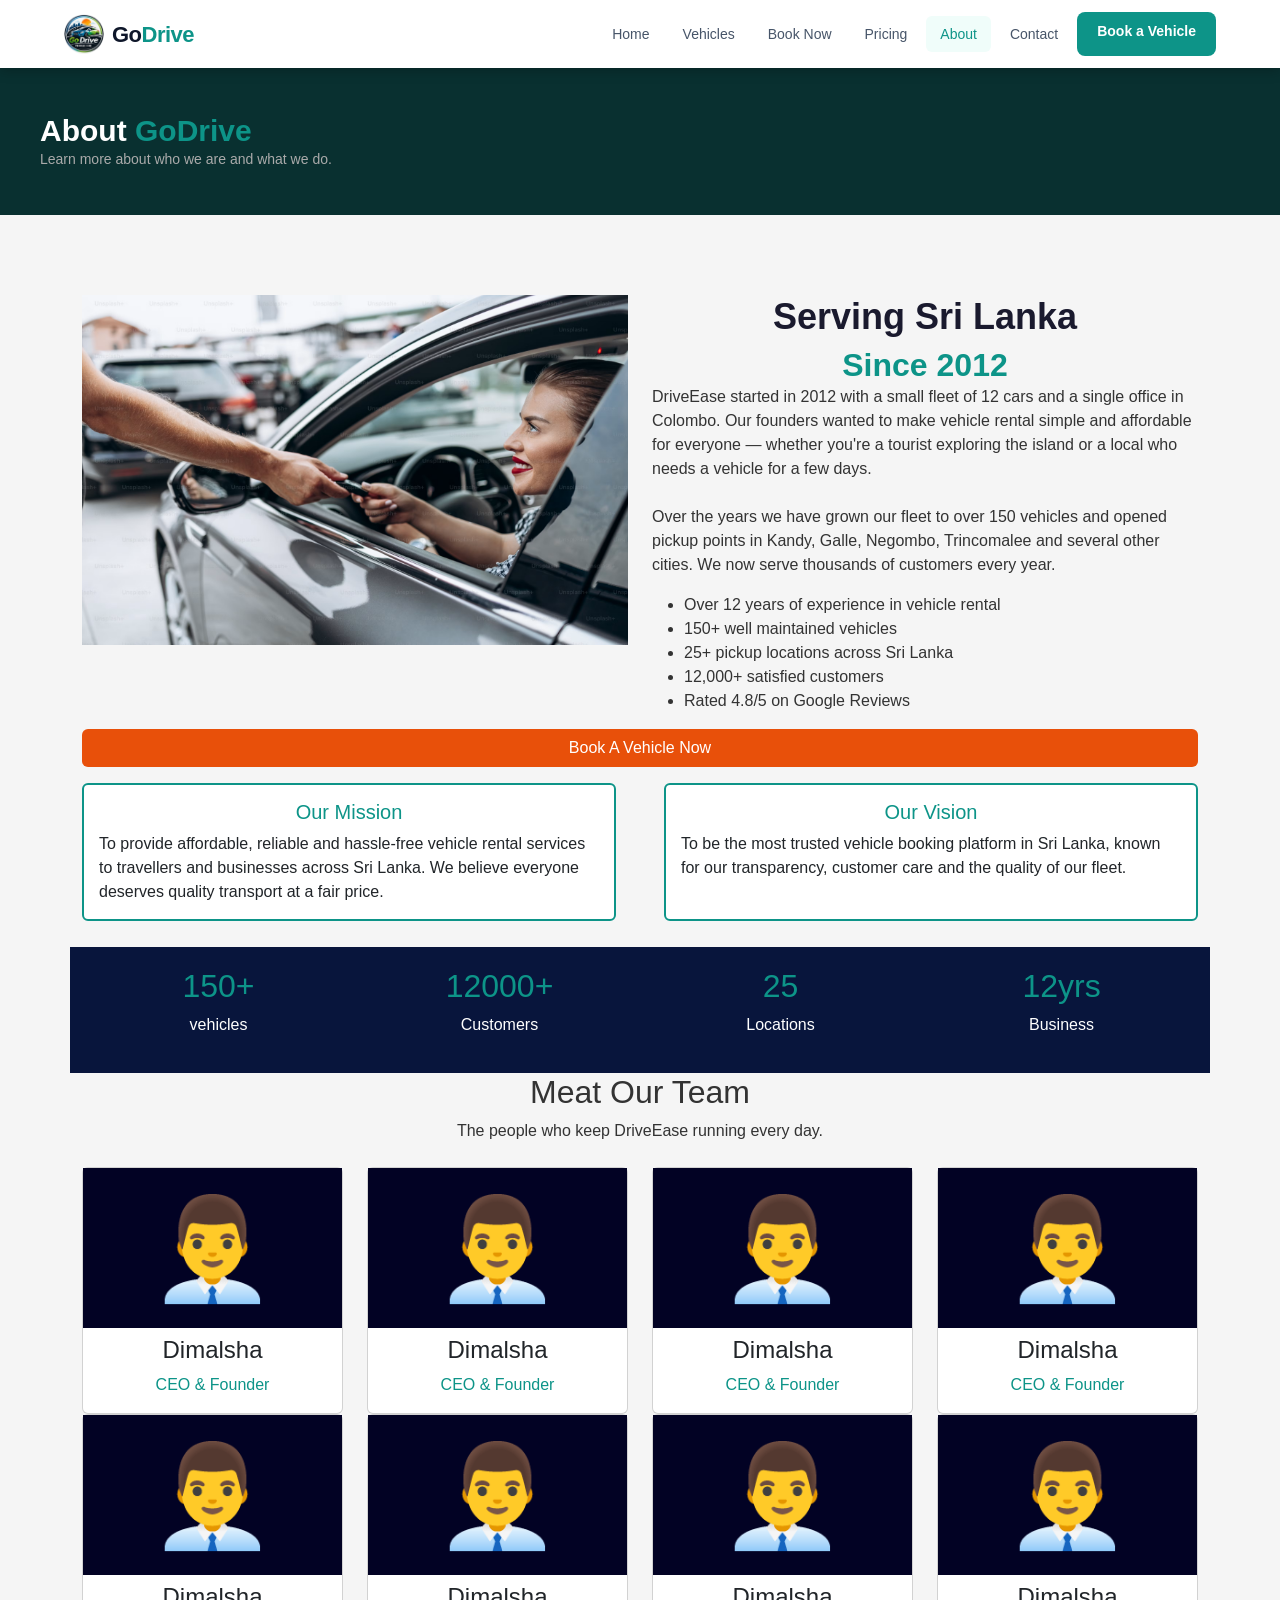
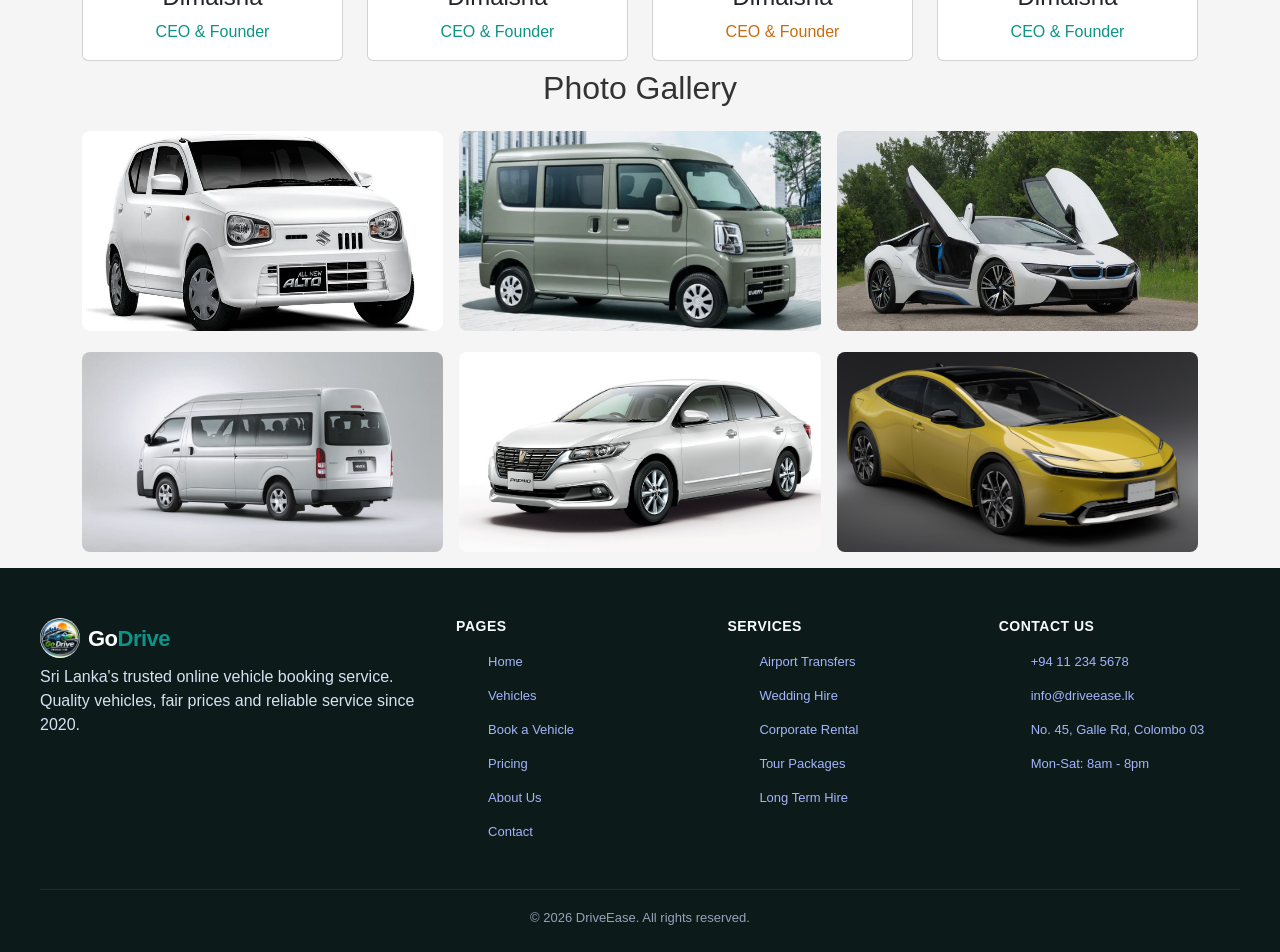
==== about.html @ 30c9fe7a "about page enhance" ====
<!DOCTYPE html>
<html lang="en">
<head>
    <meta charset="UTF-8">
    <meta name="viewport" content="width=device-width, initial-scale=1.0">
    <link rel="stylesheet" href="https://cdn.jsdelivr.net/npm/bootstrap@5.3.3/dist/css/bootstrap.min.css">
    <link rel="stylesheet" href="css/style.css">
    <link rel="stylesheet" href="css/about.css">
    

    <title>about</title>
</head>
<body>
    <!-- navigation bar -->
    <!-- created by Hasith -->
    <nav id="navbar-container">
        <div class="navbar">

            <!-- logo container -->
            <a href="index.html" class="logo-container">
                <div class="logo"><img src="images/logo.jpg" alt=""></div>
                <div class="logo-name">Go<span>Drive</span></div>
            </a>

            <!-- pages container -->
            <ul>
                <li><a href="index.html">Home</a></li>
                <li><a href="vehicle.html">Vehicles</a></li>
                <li><a href="booking.html">Book Now</a></li>
                <li><a href="pricing.html">Pricing</a></li>
                <li><a href="about.html" class="active">About</a></li>
                <li><a href="contact.html">Contact</a></li>
                <li><a href="booking.html" class="nav-book-btn">Book a Vehicle</a></li>
            </ul>

            <button class="hamburger" id="hamburgerBtn" onclick="toggleMenu()">
                <div></div><div></div><div></div>
            </button>

        </div>

        <div class="mobile-nav" id="mobileNav">
            <a href="index.html">Home</a>
            <a href="vehicle.html">Vehicles</a>
            <a href="booking.html">Book Now</a>
            <a href="pricing.html">Pricing</a>
            <a href="about.html">About</a>
        <a href="contact.html">Contact</a>
        </div>
    </nav>


    <!-- created by yashodana -->
    <div class="page-banner">
        <div class="inner">
            <h1 style="margin-bottom: 0;">About <span>GoDrive</span></h1>
            <p style="margin-bottom:0px">Learn more about who we are and what we do.</p>
        </div>
    </div>
        



    <div class="container" id="contain02">
            
    </div>


    <div class="container">
        <div class="row">
            <div class="col-lg-6">
                <img src="images/premium_photo.avif" height="400" width="100%" alt="Vehicle Image" id="AboutImage">
            </div>

            <div class="col-lg-6" >
                <h2 id="aboutH1"><b>Serving Sri Lanka</b></h2>
                <h2 class="text-center " id="sinceH2" style="color: #0d9488;"><b>Since 2012</b></h2>
                <p style="text-align: left;"> 
                    DriveEase started in 2012 with a small fleet of 12 cars and a single office in Colombo. 
                    Our founders wanted to make vehicle rental simple and affordable for everyone — whether 
                    you're a tourist exploring the island or a local who needs a vehicle for a few days.<br><br>
                    Over the years we have grown our fleet to over 150 vehicles and opened pickup points
                    in Kandy, Galle, Negombo, Trincomalee and several other cities. 
                    We now serve thousands of customers every year.
                </p>
                <p>
                    <ul>
                        <li>Over 12 years of experience in vehicle rental</li>
                        <li>150+ well maintained vehicles</li>
                        <li>25+ pickup locations across Sri Lanka</li>
                        <li>12,000+ satisfied customers</li>
                        <li>Rated 4.8/5 on Google Reviews</li>
                    </ul>
                </p>
            </div>
            <div class="d-grid">
                <a href="booking.html" type="button" class="btn" id="btn1">Book A Vehicle Now</a>
            </div>
        </div>
    </div>

    <div class="container py-3">
        <div class="row g-5 justify-content-center">
            <div class="col-6">
                <div class="card h-100" style="border:2px solid  #0d9488">
                    <div class="card-body">
                        <h5 class="card-title" style="text-align: center; color: #0d9488">Our Mission</h5>
                        <p class="card-text">
                            To provide affordable, reliable and hassle-free 
                            vehicle rental services to travellers and businesses 
                            across Sri Lanka. We believe everyone deserves quality 
                            transport at a fair price.
                        </p>
                    </div>
                </div>
            </div>
            <div class="col-6">
                <div class="card h-100" style="border:2px solid  #0d9488">
                    <div class="card-body">
                        <h5 class="card-title" style="text-align: center; color: #0d9488">Our Vision</h5>
                        <p class="card-text">
                            To be the most trusted vehicle booking platform 
                            in Sri Lanka, known for our transparency, customer 
                            care and the quality of our fleet.
                        </p>
                    </div>
                </div>
            </div>
        </div>
    </div>
    

    <div class="container justify-content-center" style="background-color: rgb(8, 21, 60);color:white; padding:20px;margin-top:10px;">
        <div class="row">
            <div class="col-sm-3 text-center">
                <h2 style="color: #0d9488">150+</h2>
                <p>vehicles</p>
            </div>
            <div class="col-sm-3 text-center">
                <h2 style="color: #0d9488">12000+</h2>
                <p>Customers</p>
            </div>
            <div class="col-sm-3 text-center">
                <h2 style="color: #0d9488">25</h2>
                <p>Locations</p>
            </div>
            <div class="col-sm-3 text-center">
                <h2 style="color: #0d9488">12yrs</h2>
                <p>Business</p>
            </div>
        </div>

    </div>
    <!-- team section -->

    <h2 style="text-align: center;">Meat Our Team</h2>
    <p style="text-align: center;margin-top: 0;">The people who keep DriveEase running every day.</p>
     
    <div class="container py-2 justify-content-center">
        <div class="row">
            <div class="col-md-3">
                <div class="card"">
                    <h1 style="background-color: rgb(2, 2, 36); text-align: center; padding:20px 0 20px 0; font-size: 100px;">👨‍💼</h1>
                    <h4 style="text-align: center">Dimalsha</h4>
                    <p style="text-align: center; color: #0d9488;">CEO & Founder</p>
                </div>
            </div>
            <div class="col-md-3">
                <div class="card"">
                    <h1 style="background-color: rgb(2, 2, 36); text-align: center; padding:20px 0 20px 0; font-size: 100px;">👨‍💼</h1>
                    <h4 style="text-align: center">Dimalsha</h4>
                    <p style="text-align: center; color: #0d9488;">CEO & Founder</p>
                </div>
            </div>
            <div class="col-md-3">
                <div class="card"">
                    <h1 style="background-color: rgb(2, 2, 36); text-align: center; padding:20px 0 20px 0; font-size: 100px;">👨‍💼</h1>
                    <h4 style="text-align: center">Dimalsha</h4>
                    <p style="text-align: center;color: #0d9488;">CEO & Founder</p>
                </div>
            </div>
            <div class="col-md-3">
                <div class="card"">
                    <h1 style="background-color: rgb(2, 2, 36); text-align: center; padding:20px 0 20px 0; font-size: 100px;">👨‍💼</h1>
                    <h4 style="text-align: center">Dimalsha</h4>
                    <p style="text-align: center;color: #0d9488;">CEO & Founder</p>
                </div>
            </div>

            
        </div>
        <div class="row">
            <div class="col-md-3">
                <div class="card"">
                    <h1 style="background-color: rgb(2, 2, 36); text-align: center; padding:20px 0 20px 0; font-size: 100px;">👨‍💼</h1>
                    <h4 style="text-align: center">Dimalsha</h4>
                    <p style="text-align: center;color: #0d9488;">CEO & Founder</p>
                </div>
            </div>
            <div class="col-md-3">
                <div class="card"">
                    <h1 style="background-color: rgb(2, 2, 36); text-align: center; padding:20px 0 20px 0; font-size: 100px;">👨‍💼</h1>
                    <h4 style="text-align: center">Dimalsha</h4>
                    <p style="text-align: center;color: #0d9488;">CEO & Founder</p>
                </div>
            </div>
            <div class="col-md-3">
                <div class="card"">
                    <h1 style="background-color: rgb(2, 2, 36); text-align: center; padding:20px 0 20px 0; font-size: 100px;">👨‍💼</h1>
                    <h4 style="text-align: center">Dimalsha</h4>
                    <p style="text-align: center;color:rgb(201, 108, 15)">CEO & Founder</p>
                </div>
            </div>
            <div class="col-md-3">
                <div class="card"">
                    <h1 style="background-color: rgb(2, 2, 36); text-align: center; padding:20px 0 20px 0; font-size: 100px;">👨‍💼</h1>
                    <h4 style="text-align: center">Dimalsha</h4>
                    <p style="text-align: center;color: #0d9488;">CEO & Founder</p>
                </div>
            </div>
            
            
        </div>
     </div>

     <!-- Galary -->

     <h2 style="text-align: center;">Photo Gallery</h2>
     <div class="container py-3 justify-content-center">
        <div class="row g-3">
            <div class="col-lg-4">
                <img src="images/cars/alto.jpg" class="img-fluid rounded-3 w-100" style=" height:200px;object-fit: cover">
            </div>
            <div class="col-lg-4">
                <img src="images/cars/every.jpg" class="img-fluid rounded-3 w-100" style=" height:200px;object-fit: cover">
            </div>
            <div class="col-lg-4">
                <img src="images/cars/i8.jpg" class="img-fluid rounded-3 w-100" style=" height:200px;object-fit: cover">
            </div>
        </div>
        <div class="row g-3" style="margin-top: 5px;">
            <div class="col-lg-4">
                <img src="images/cars/kdh.jpg" class="img-fluid rounded-3 w-100" style=" height:200px;object-fit: cover">
            </div>
            <div class="col-lg-4">
                <img src="images/cars/premio.jpg" class="img-fluid rounded-3 w-100" style=" height:200px;object-fit: cover">
            </div>
            <div class="col-lg-4">
                <img src="images/cars/prius.jpg" class="img-fluid rounded-3 w-100" style=" height:200px;object-fit: cover">
            </div>
        </div>
     </div>



































    <footer>
        <div class="footer-grid">
            <div class="footer-about">
                <a href="index.html" class="logo-container" style="display: inline-flex; margin-bottom: 5px;">
                    <div class="logo"><img src="images/logo.jpg" alt=""></div>
                    <div class="logo-name" style="color: white;">Go<span>Drive</span></div>
                </a>
                <p>Sri Lanka's trusted online vehicle booking service. Quality vehicles, fair prices and reliable service since 2020.</p>
            </div>
            <div class="footer-col">
                <h4>Pages</h4>
                <ul>
                    <li><a href="index.html">Home</a></li>
                    <li><a href="vehicle.html">Vehicles</a></li>
                    <li><a href="booking.html">Book a Vehicle</a></li>
                    <li><a href="pricing.html">Pricing</a></li>
                    <li><a href="about.html">About Us</a></li>
                    <li><a href="contact.html">Contact</a></li>
                </ul>
            </div>
            <div class="footer-col">
                <h4>Services</h4>
                <ul>
                    <li><a href="#">Airport Transfers</a></li>
                    <li><a href="#">Wedding Hire</a></li>
                    <li><a href="#">Corporate Rental</a></li>
                    <li><a href="#">Tour Packages</a></li>
                    <li><a href="#">Long Term Hire</a></li>
                </ul>
            </div>
            <div class="footer-col">
                <h4>Contact Us</h4>
                <ul>
                    <li><a href="tel:+94112345678">+94 11 234 5678</a></li>
                    <li><a href="mailto:info@driveease.lk">info@driveease.lk</a></li>
                    <li><a href="#">No. 45, Galle Rd, Colombo 03</a></li>
                    <li><a href="#">Mon-Sat: 8am - 8pm</a></li>
                </ul>
            </div>
        </div>
        <div class="footer-bottom">
            <span>© 2026 DriveEase. All rights reserved.</span>
        </div>
    </footer>


    <script src="https://cdn.jsdelivr.net/npm/bootstrap@5.3.2/dist/js/bootstrap.bundle.min.js" integrity="sha384-3MNpHfyDbtdXH9fJoWb2w9jN4SYxLi0MbE9S6T7kR5V0hLAJUXbk0xDl0V6x93D1" crossorigin="anonymous"></script>
    <script src="js/script.js"></script>
</body>
</html>
---- css/style.css ----
* {
    margin: 0;
    padding: 0;
    box-sizing: border-box;
}

body {
    font-family: Arial, sans-serif;
    background-color: #f5f5f5;
    color: #333;
}

a {
    text-decoration: none;
    color: inherit;
}







/* navigation bar */
/* created by Hasith */

#navbar-container {
    background-color: white;
    position: sticky;
    top: 0;
    z-index: 999;
    box-shadow: 0 2px 12px rgba(0,0,0,0.25);
}

.navbar {
    max-width: 1200px;
    margin: 0 auto;
    padding: 0 24px;
    display: flex;
    align-items: center;
    justify-content: space-between;
    height: 68px;
}

.logo-container {
    display: flex;
    align-items: center;
    gap: 8px;
    text-decoration: none;
}

.logo {
    width: 40px;
    height: 40px;
    display: flex;
}

.logo img {
    border-radius: 50%;
}

.logo-name {
    font-size: 22px;
    font-weight: bold;
    color: #0f172a;
    letter-spacing: -0.5px;
}

.logo-name span {
    color: #0d9488;
}

nav ul {
    list-style: none;
    display: flex;
    gap: 5px;
    margin: 0;
    padding: 0;
    align-items: center;
}

nav ul li {
    margin: 0;
    padding: 0;
}

nav ul li a {
    color: #475569;
    padding: 9px 14px;
    border-radius: 6px;
    display: block;
    transition: background 0.2s ease, color 0.2s ease;
    font-family: inherit;
    font-size: 14px;
    line-height: 1.3;
    text-align: center;
}

nav ul li a:hover {
    background-color: #f0fdfa;
    color: #0d9488;
}

nav ul li a.active {
    color: #0d9488;
    background-color: #f0fdfa;
    font-size: 600;
}

.nav-book-btn {
    background: #0d9488;
    color: white;
    padding: 10px 20px;
    min-height: 44px;
    border-radius: 8px;
    font-weight: bold;
    transition: background 0.2s ease, transform 0.2s ease;
    font-family: inherit;
    font-size: 14px;
    line-height: 1.3;
    text-align: center;
}

.nav-book-btn:hover {
    background: #0f766e;
    color: white;
    transform: translateY(-1px);
}

/* hamburger for mobile */
/* get from the web searching */
.hamburger {
    display: none;
    flex-direction: column;
    gap: 5px;
    cursor: pointer;
    padding: 5px;
    background: none;
    border: none;
}

.hamburger div {
    width: 25px;
    height: 3px;
    background: rgb(0, 0, 0);
    border-radius: 3px;
}

/* mobile menu */
.mobile-nav {
    display: none;
    background: #093030;
    border-top: 1px solid rgba(255,255,255,0.08);
}

.mobile-nav a {
    display: block;
    color: #d8e1f2;
    padding: 14px 20px;
    font-size: 14px;
    border-bottom: 1px solid rgba(255,255,255,0.08);
}

.mobile-nav a:hover {
    background: #2a2a4e;
    color: #0f766e;
}

.mobile-nav.show {
    display: block;
}










/* banner */
.banner-container {
    background: linear-gradient(rgba(0,0,0,0.65), rgba(0,0,0,0.65)), url("../images/banner.jpg");
    color: white;
    min-height: 520px;
    padding: 60px 20px;
    display: flex;
    align-items: center;
}

.banner {
    max-width: 1200px;
    margin: 0 auto;
    width: 100%;
}

.banner h1 {
    font-size: 42px;
    font-weight: bold;
    line-height: 1.2;
    margin-bottom: 15px;
    max-width: 600px;
}

.banner h1 span {
    color: #2bc8bb;
}

.banner p {
    font-size: 16px;
    color: #ddd;
    margin-bottom: 25px;
    max-width: 520px;
    line-height: 1.6;
}

.banner-btn {
    display: flex;
    gap: 12px;
    flex-wrap: wrap;
    margin-bottom: 20px;
}

.banner-btn .btn {
    padding: 11px 24px;
    border-radius: 6px;
    font-size: 15px;
    font-weight: bold;
    cursor: pointer;
    /* border: none; */
    text-decoration: none;
    display: inline-block;
    transition: background 0.2s;
}

.btn-color {
    background: #0d9488;
    color: white;
}

.btn-color:hover {
    background: #0f766e;
    color: white;
}


.btn-white {
    background: transparent;
    color: white;
    border: 2px solid rgb(255, 255, 255);
}

.btn-white:hover {
    background: white;
    color: #1a1a2e;
}


/* live time container */
.live-container {
    display: inline-block;
    background: rgba(255,255,255,0.12);
    border: 1px solid rgba(255,255,255,0.25);
    padding: 8px 18px;
    /* border-radius: 20px; */
    font-size: 15px;
    color: #eee;
    margin-top: 10px;
}








/* featured vehicle */
.feature-container {
    max-width: 1200px;
    margin: 0 auto;
    padding: 50px 20px;
}

.feature-title {
    text-align: center;
    margin-bottom: 35px;
}

.feature-title h2 {
    font-size: 28px;
    font-weight: bold;
    color: #1a1a2e;
    margin-bottom: 8px;
}

.feature-title p {
    color: #666;
    font-size: 15px;
    max-width: 500px;
    margin: 0 auto;
    line-height: 1.6;
}

.title-line {
    width: 50px;
    height: 3px;
    background: #0d9488;
    margin: 10px auto 0;
    border-radius: 2px;
}


/* vehicles grid */
.vehicles-grid {
    display: grid;
    grid-template-columns: repeat(3, 1fr);
    gap: 20px;
}

.vehicle-card {
    background-color: white;
    border-radius: 8px;
    box-shadow: 0 2px 8px rgba(0,0,0,0.1);
    overflow: hidden;
    display: flex;
    flex-direction: column;
}

.vehicle-card:hover {
    box-shadow: 0 4px 12px rgba(0,0,0,0.2);
}

.card-image {
    position: relative;
    height: 185px;
    overflow: hidden;
}

.card-image img {
    width: 100%;
    height: 100%;
    object-fit: cover;
    transition: transform 0.3s ease;
}

.vehicle-card:hover .card-image img {
    transform: scale(1.05);
}

.card-body {
    padding: 15px;
}




.card-body h3 {
    font-size: 16px;
    font-weight: bold;
    color: #1a1a2e;
    margin-bottom: 10px;
}



.specs {
    display: flex;
    flex-direction: column;
    gap: 5px;
    margin-bottom: 12px;
}

.spec {
    font-size: 15px;
    color: #777;
    display: flex;
    align-items: center;
    gap: 5px;
}

.card-footer {
    display: flex;
    align-items: center;
    justify-content: space-between;
    padding-top: 12px;
    border-top: 1px solid #f0f0f0;
}

.price {
    font-size: 22px;
    font-weight: bold;
    color: #0d9488;
}

.price span {
    font-size: 12px;
    color: #999;
    font-weight: normal;
}

.btn-small {
    padding: 7px 16px;
    font-size: 13px;
    border-radius: 5px;
    font-weight: bold;
    background: #0d9488;
    color: white;
    border: none;
    cursor: pointer;
    text-decoration: none;
    display: inline-block;
    transition: background 0.2s;
}

.btn-small:hover {
    background: #0f766e;
    color: white;
}








/* footer */
/* created by Hasith */
footer {
    background-color: #0c1b1a;
    color: #d8e1f2;
    padding: 50px 20px 24px;
}

.footer-grid {
    max-width: 1200px;
    margin: 0 auto;
    display: grid;
    grid-template-columns: 1.6fr 1fr 1fr 1fr;
    gap: 30px;
    padding-bottom: 30px;
}





footer h4 {
    color: #f8fafc;
    font-size: 14px;
    font-weight: 700;
    margin-bottom: 14px;
    text-transform: uppercase;
    letter-spacing: 0.5px;
}

.footer-col ul li {
    margin-bottom: 10px;
    list-style: none;
}

.footer-col ul li a {
    font-size: 13px;
    color: #a5b4fc;
    transition: color 0.2s ease;
}

.footer-col ul li a:hover {
    color: #ff8c42;
}


.footer-bottom {
    max-width: 1200px;
    margin: 0 auto;
    text-align: center;
    padding-top: 18px;
    align-items: center;
    font-size: 13px;
    color: #94a3b8;
    border-top: 1px solid rgba(255,255,255,0.08);
}






@media (max-width: 900px) {
    .vehicles-grid { grid-template-columns: 1fr 1fr; }
    .why-grid { grid-template-columns: 1fr 1fr; }
    .reviews-grid { grid-template-columns: 1fr 1fr; }
    .team-grid { grid-template-columns: 1fr 1fr; }
    .mv-grid { grid-template-columns: 1fr 1fr; }
    .gallery-grid { grid-template-columns: 1fr 1fr; }
    .footer-grid { grid-template-columns: 1fr 1fr; }
    .booking-layout { grid-template-columns: 1fr; }
    .about-split { grid-template-columns: 1fr; }
    .contact-layout { grid-template-columns: 1fr; }
}

@media (max-width: 600px) {
    nav ul { display: none; }
    .hamburger { display: flex; }

    .hero h1 { font-size: 28px; }
    .hero { min-height: auto; padding: 40px 15px; }

    .vehicles-grid { grid-template-columns: 1fr; }
    .why-grid { grid-template-columns: 1fr; }
    .reviews-grid { grid-template-columns: 1fr; }
    .team-grid { grid-template-columns: 1fr 1fr; }
    .mv-grid { grid-template-columns: 1fr; }
    .gallery-grid { grid-template-columns: 1fr 1fr; }
    .footer-grid { grid-template-columns: 1fr; }

    .form-grid { grid-template-columns: 1fr; }
    .field-group.full { grid-column: 1; }

    .search-row { flex-direction: column; }

    .page-wrap { padding: 30px 15px; }
    .stats-inner { flex-direction: column; }

    .summary-box { position: static; }
    .footer-bottom { flex-direction: column; text-align: center; }
}
---- css/about.css ----
#contain01{
    background-color:rgb(4, 4, 70);
    margin-bottom: 2px;
}
#pInContainer {
    padding: 15px 0 5px 120px;
    color: white;
}
#p2InContainer {
    padding-bottom:100px;
    padding-left: 120px;
    color: white;
    font-size: 40px;
    font-weight: bold;
    margin-top:0px
}


#AboutImage {
    margin-left: 0px;
    margin-right: 20px;
    height: 350px;
    width: 100%;
}

#aboutP1 {
  margin-right: 30px; /* adds space from the right edge */
  font-size: 24px;    /* example styling */
}

#aboutH1 {
    font-size: 36px;
    color: #1a1a2e;
    text-align: center;
}

#contain02 {
    text-align: center;
    max-width: 800px;
    margin: 0 auto 40px;
    padding: 20px;
}

.text-center {
    margin: 0;
}
#sinceH2{
    text-align: center;
}
#btn1{
    background-color: #e8500a;
    color: white;
    cursor: pointer;
}
#btn1:hover {
    background-color: #b53908;
    color: white;
}

.img-fluid:hover {
    transform: scale(1.05);
    transition: transform 0.3s;
}





.page-banner {
    background: #093030;
    padding: 45px 20px;
    color: white;
}

.page-banner .inner {
    max-width: 1200px;
    margin: 0 auto;
}

.page-banner h1 {
    font-size: 30px;
    font-weight: bold;
    margin-bottom: 6px;
}

.page-banner h1 span {
    color: #0d9488;
}

.page-banner p {
    color: #aaa;
    font-size: 14px;
}
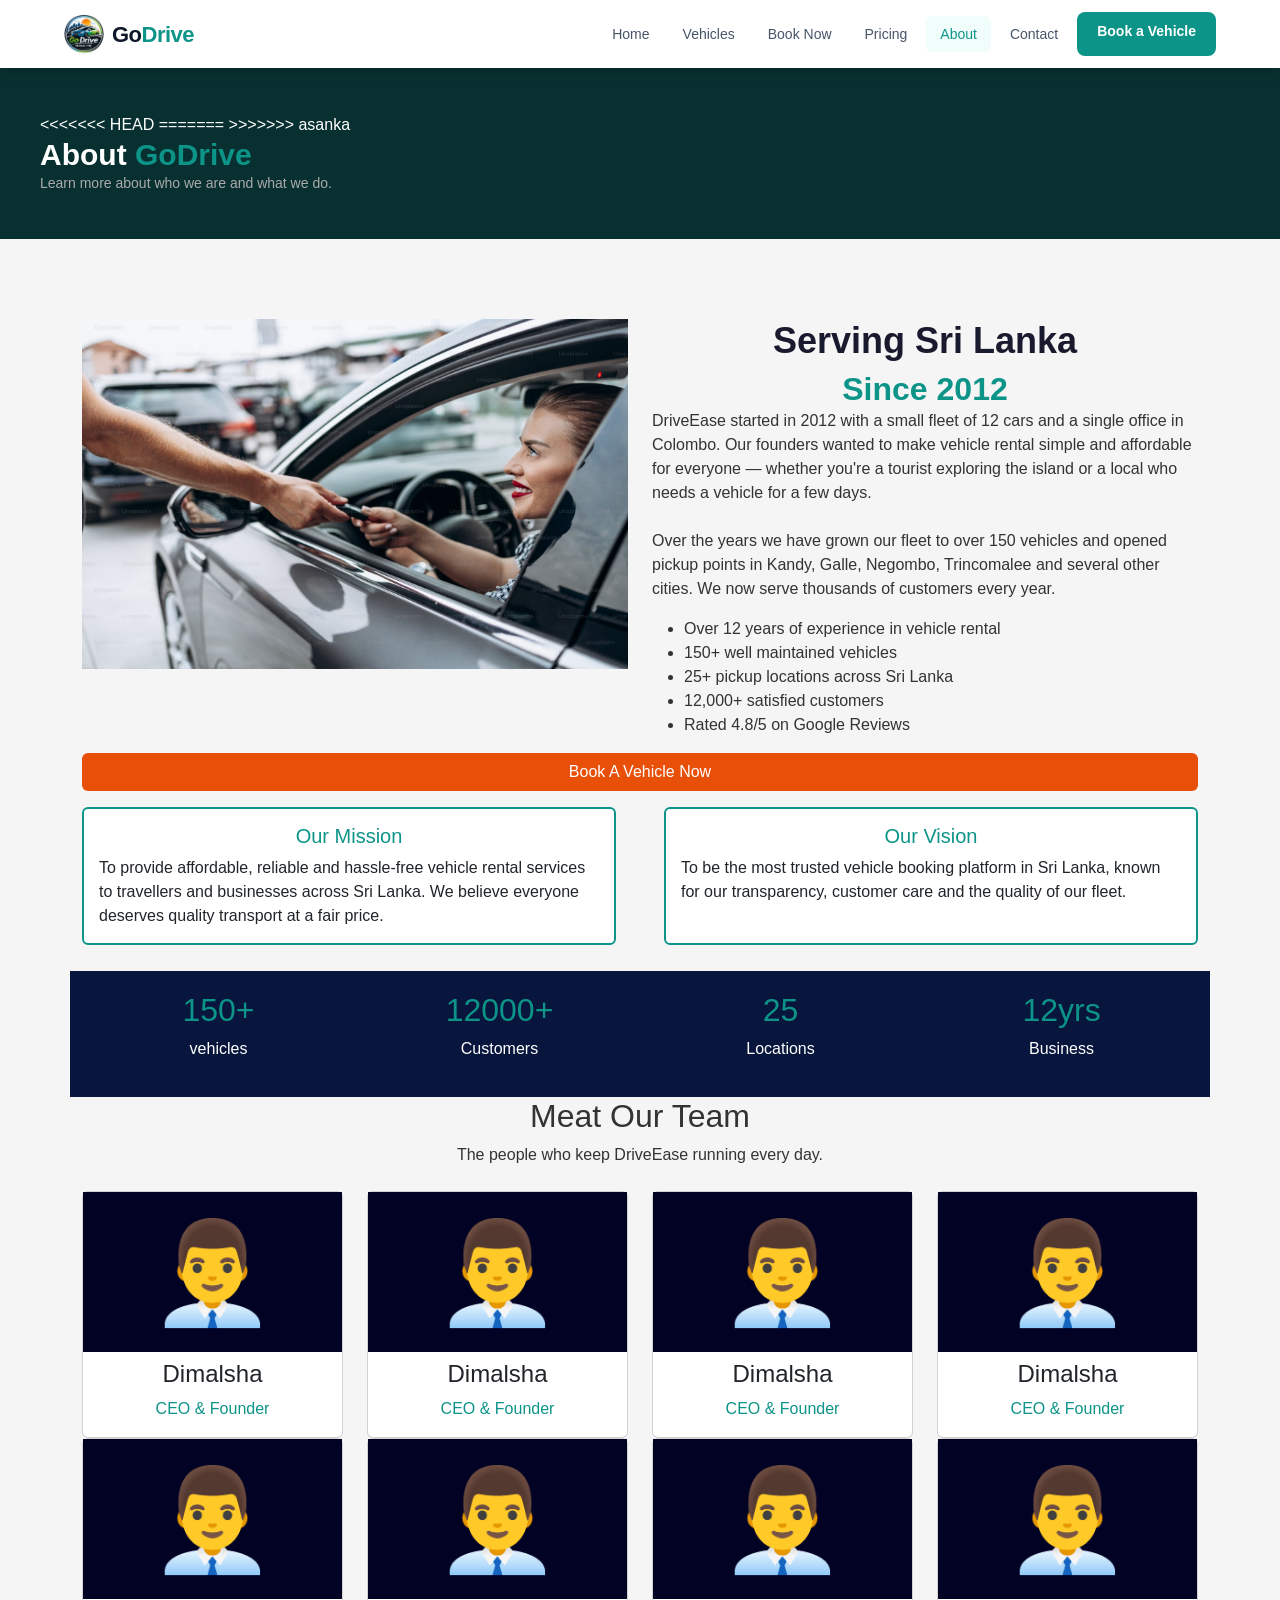
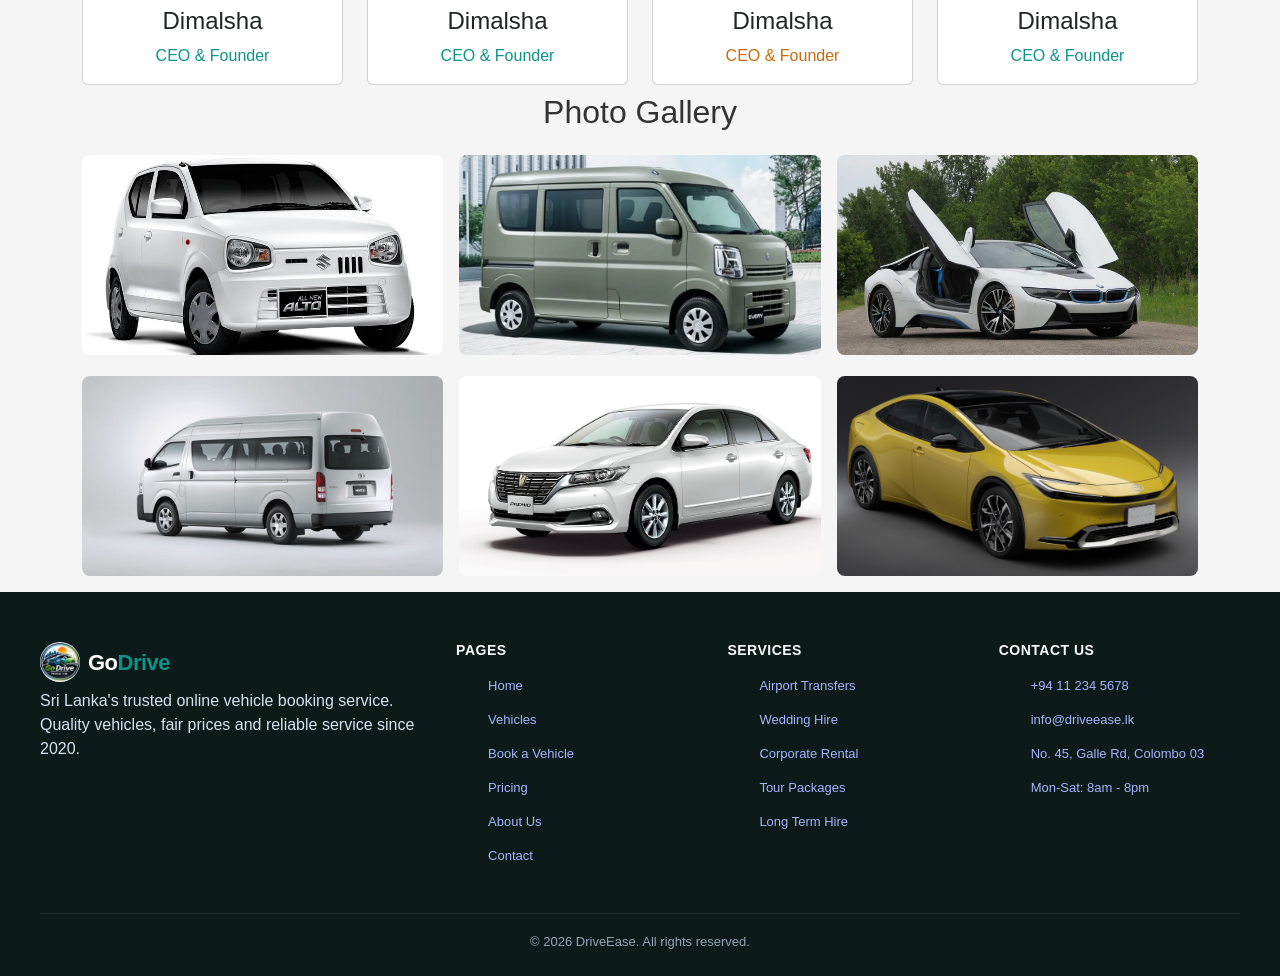
==== commit fbe1a8b3: "asanka styles" ====
--- a/about.html
+++ b/about.html
@@ -53,6 +53,12 @@
     <!-- created by yashodana -->
     <div class="page-banner">
         <div class="inner">
+<<<<<<< HEAD
+=======
+            <!-- <div class="breadcrumb">
+                <a href="index.html">Home</a> &rsaquo; Pricing
+            </div> -->
+>>>>>>> asanka
             <h1 style="margin-bottom: 0;">About <span>GoDrive</span></h1>
             <p style="margin-bottom:0px">Learn more about who we are and what we do.</p>
         </div>
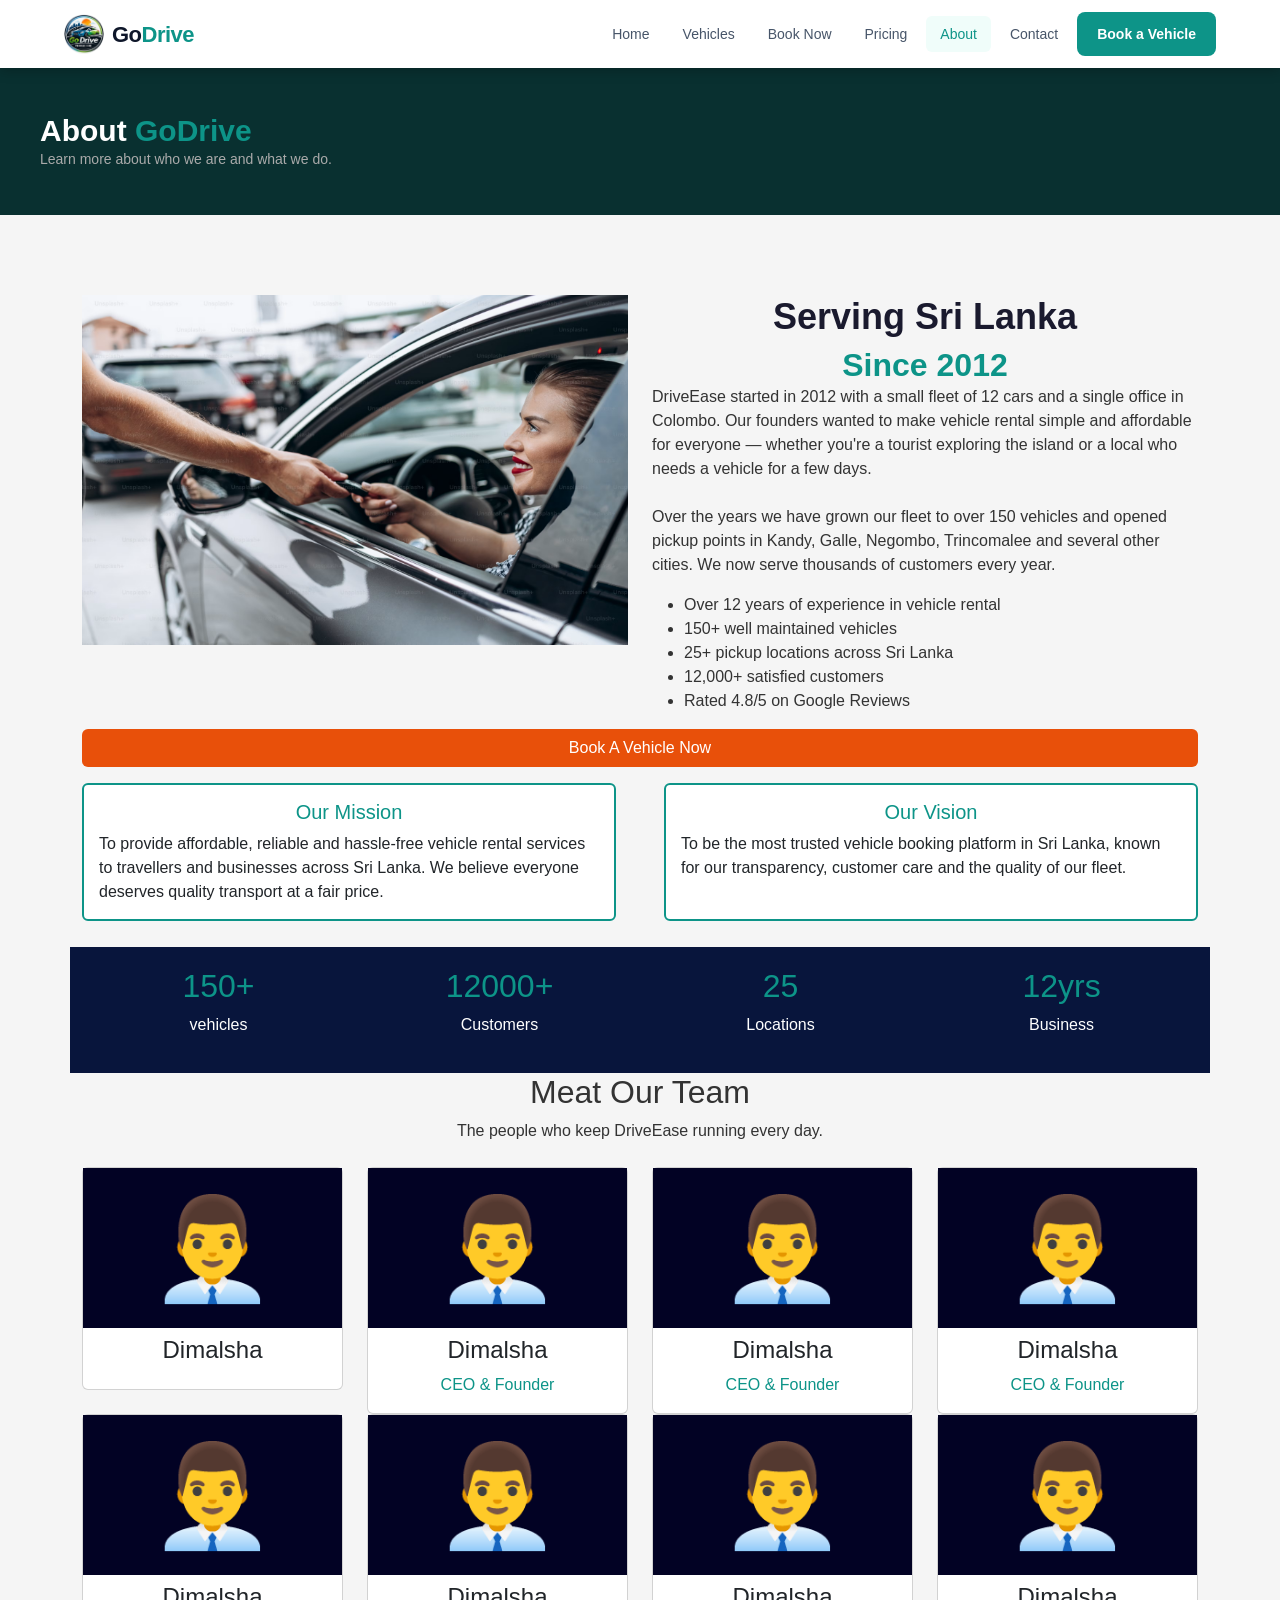
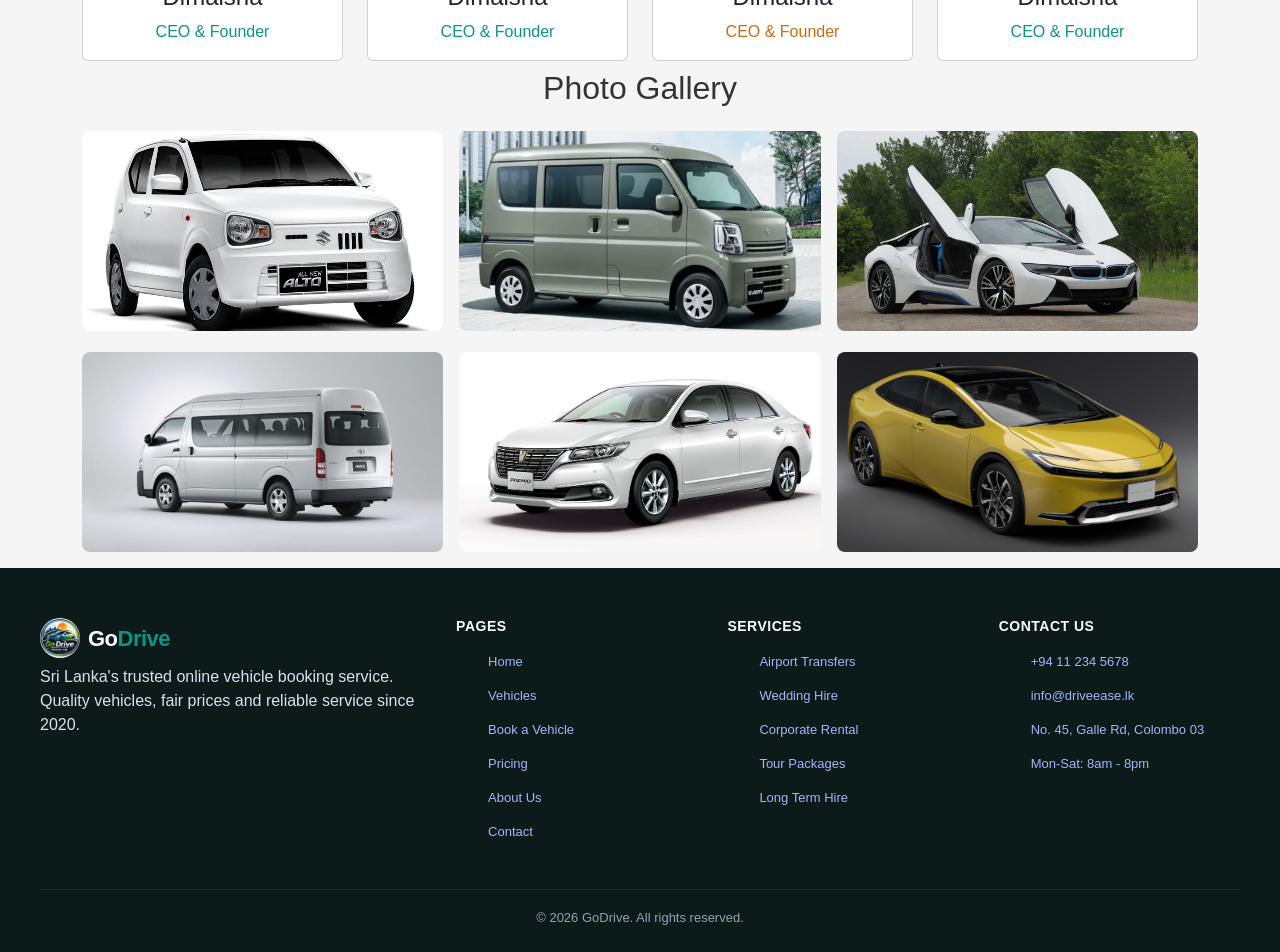
==== commit 0438134e: "final v4.0" ====
--- a/about.html
+++ b/about.html
@@ -53,12 +53,6 @@
     <!-- created by yashodana -->
     <div class="page-banner">
         <div class="inner">
-<<<<<<< HEAD
-=======
-            <!-- <div class="breadcrumb">
-                <a href="index.html">Home</a> &rsaquo; Pricing
-            </div> -->
->>>>>>> asanka
             <h1 style="margin-bottom: 0;">About <span>GoDrive</span></h1>
             <p style="margin-bottom:0px">Learn more about who we are and what we do.</p>
         </div>
@@ -168,7 +162,7 @@
                 <div class="card"">
                     <h1 style="background-color: rgb(2, 2, 36); text-align: center; padding:20px 0 20px 0; font-size: 100px;">👨‍💼</h1>
                     <h4 style="text-align: center">Dimalsha</h4>
-                    <p style="text-align: center; color: #0d9488;">CEO & Founder</p>
+                    <p style="text-align: center; color: #0d9488;"></p>
                 </div>
             </div>
             <div class="col-md-3">
@@ -332,7 +326,7 @@
             </div>
         </div>
         <div class="footer-bottom">
-            <span>© 2026 DriveEase. All rights reserved.</span>
+            <span>© 2026 GoDrive. All rights reserved.</span>
         </div>
     </footer>
 
--- a/css/style.css
+++ b/css/style.css
@@ -82,6 +82,8 @@
 nav ul li {
     margin: 0;
     padding: 0;
+    display: flex;
+    align-items: center;
 }
 
 nav ul li a {
@@ -119,6 +121,9 @@
     font-size: 14px;
     line-height: 1.3;
     text-align: center;
+    display: inline-flex;
+    align-items: center;
+    justify-content: center;
 }
 
 .nav-book-btn:hover {
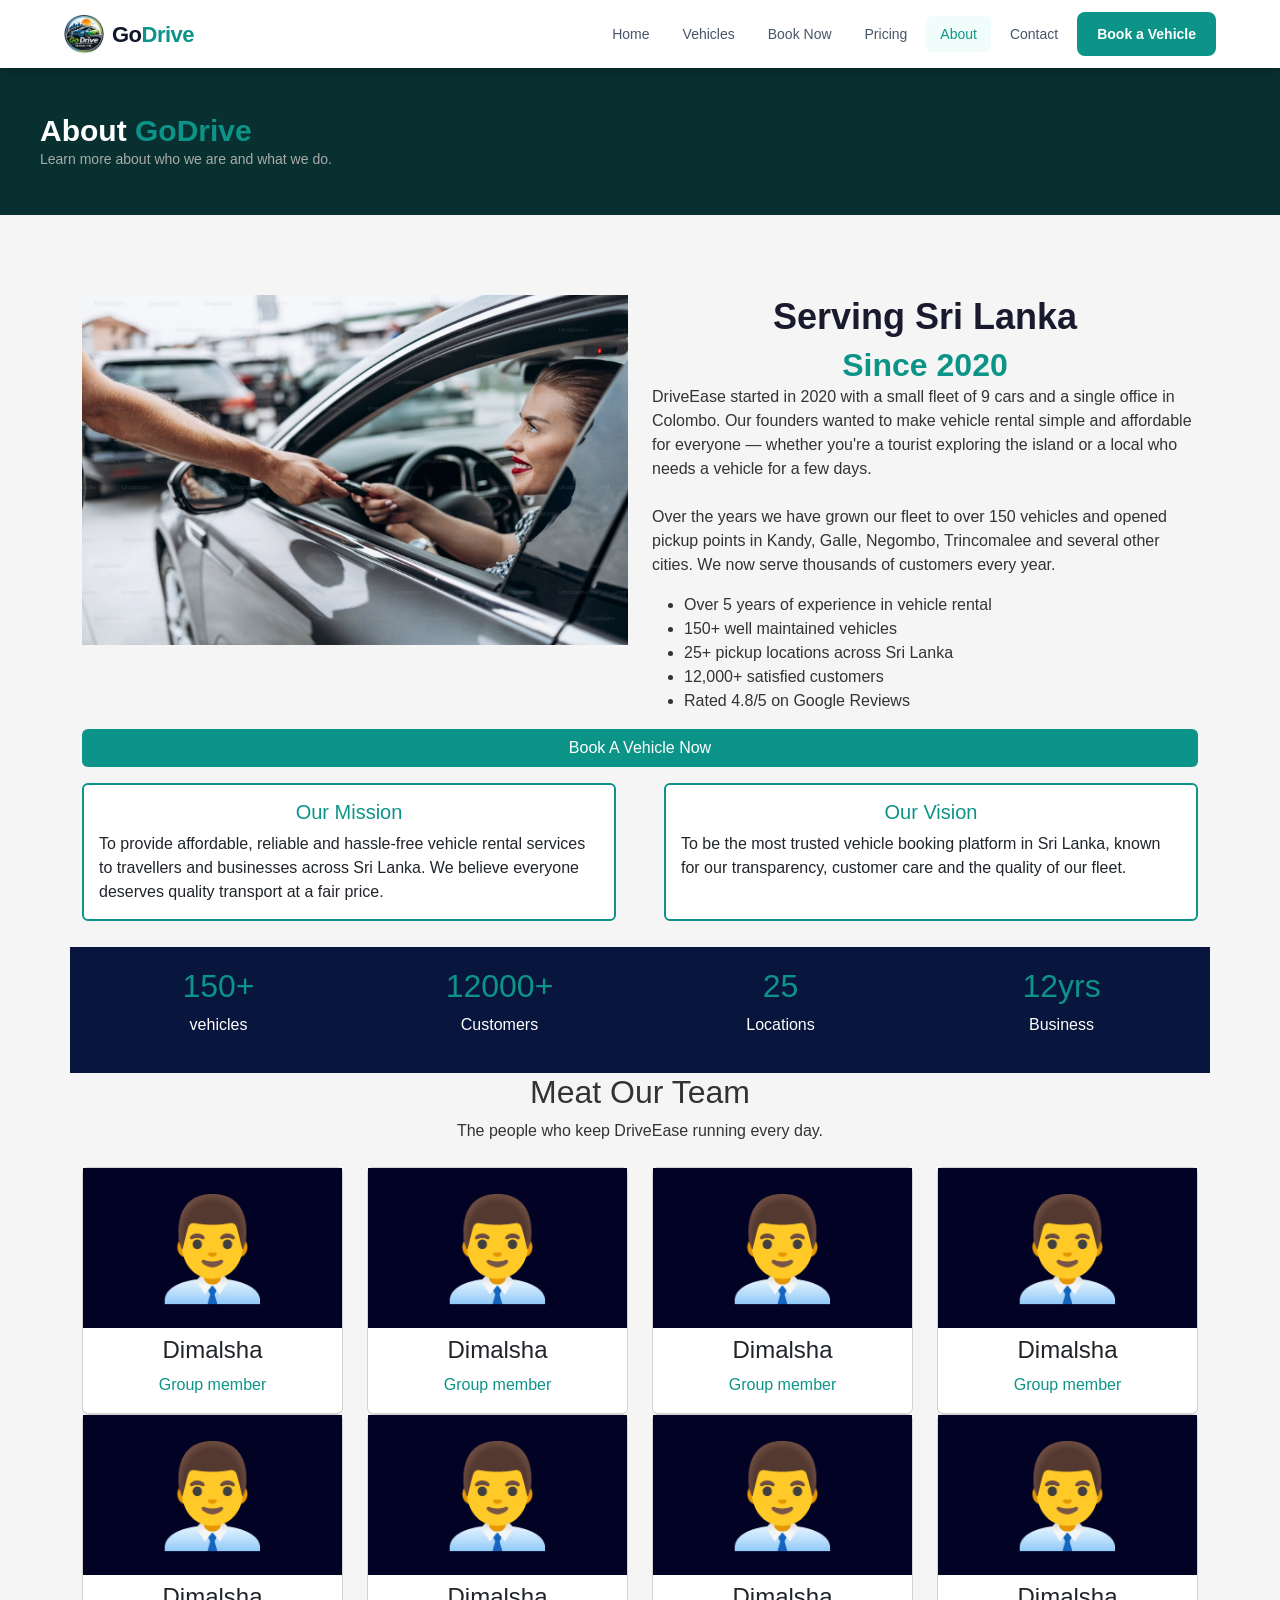
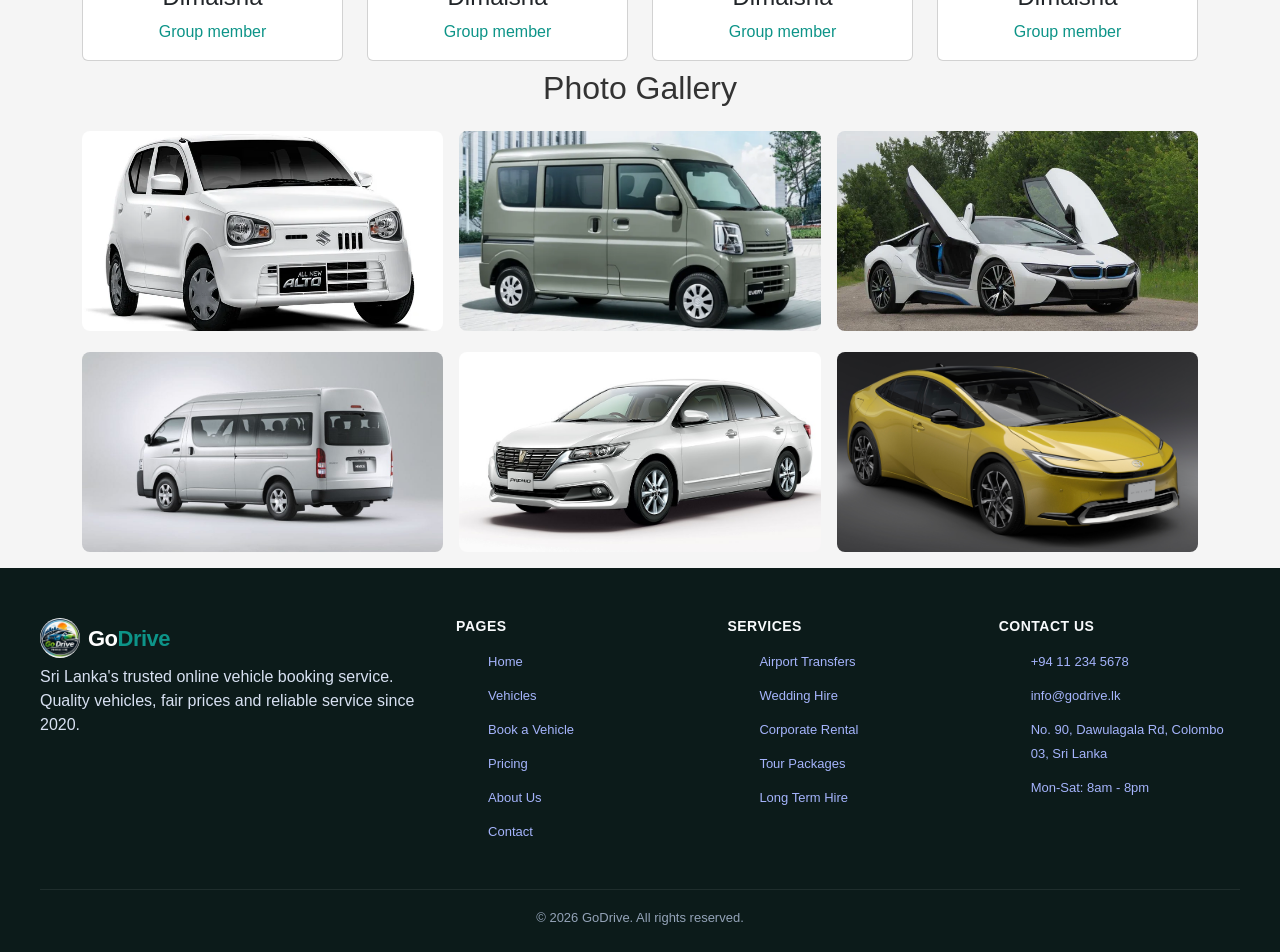
==== commit 06fc7f5e: "final v5.0" ====
--- a/about.html
+++ b/about.html
@@ -74,9 +74,9 @@
 
             <div class="col-lg-6" >
                 <h2 id="aboutH1"><b>Serving Sri Lanka</b></h2>
-                <h2 class="text-center " id="sinceH2" style="color: #0d9488;"><b>Since 2012</b></h2>
+                <h2 class="text-center " id="sinceH2" style="color: #0d9488;"><b>Since 2020</b></h2>
                 <p style="text-align: left;"> 
-                    DriveEase started in 2012 with a small fleet of 12 cars and a single office in Colombo. 
+                    DriveEase started in 2020 with a small fleet of 9 cars and a single office in Colombo. 
                     Our founders wanted to make vehicle rental simple and affordable for everyone — whether 
                     you're a tourist exploring the island or a local who needs a vehicle for a few days.<br><br>
                     Over the years we have grown our fleet to over 150 vehicles and opened pickup points
@@ -85,7 +85,7 @@
                 </p>
                 <p>
                     <ul>
-                        <li>Over 12 years of experience in vehicle rental</li>
+                        <li>Over 5 years of experience in vehicle rental</li>
                         <li>150+ well maintained vehicles</li>
                         <li>25+ pickup locations across Sri Lanka</li>
                         <li>12,000+ satisfied customers</li>
@@ -162,28 +162,28 @@
                 <div class="card"">
                     <h1 style="background-color: rgb(2, 2, 36); text-align: center; padding:20px 0 20px 0; font-size: 100px;">👨‍💼</h1>
                     <h4 style="text-align: center">Dimalsha</h4>
-                    <p style="text-align: center; color: #0d9488;"></p>
-                </div>
-            </div>
-            <div class="col-md-3">
-                <div class="card"">
-                    <h1 style="background-color: rgb(2, 2, 36); text-align: center; padding:20px 0 20px 0; font-size: 100px;">👨‍💼</h1>
-                    <h4 style="text-align: center">Dimalsha</h4>
-                    <p style="text-align: center; color: #0d9488;">CEO & Founder</p>
-                </div>
-            </div>
-            <div class="col-md-3">
-                <div class="card"">
-                    <h1 style="background-color: rgb(2, 2, 36); text-align: center; padding:20px 0 20px 0; font-size: 100px;">👨‍💼</h1>
-                    <h4 style="text-align: center">Dimalsha</h4>
-                    <p style="text-align: center;color: #0d9488;">CEO & Founder</p>
-                </div>
-            </div>
-            <div class="col-md-3">
-                <div class="card"">
-                    <h1 style="background-color: rgb(2, 2, 36); text-align: center; padding:20px 0 20px 0; font-size: 100px;">👨‍💼</h1>
-                    <h4 style="text-align: center">Dimalsha</h4>
-                    <p style="text-align: center;color: #0d9488;">CEO & Founder</p>
+                    <p style="text-align: center; color: #0d9488;">Group member</p>
+                </div>
+            </div>
+            <div class="col-md-3">
+                <div class="card"">
+                    <h1 style="background-color: rgb(2, 2, 36); text-align: center; padding:20px 0 20px 0; font-size: 100px;">👨‍💼</h1>
+                    <h4 style="text-align: center">Dimalsha</h4>
+                    <p style="text-align: center; color: #0d9488;">Group member</p>
+                </div>
+            </div>
+            <div class="col-md-3">
+                <div class="card"">
+                    <h1 style="background-color: rgb(2, 2, 36); text-align: center; padding:20px 0 20px 0; font-size: 100px;">👨‍💼</h1>
+                    <h4 style="text-align: center">Dimalsha</h4>
+                    <p style="text-align: center;color: #0d9488;">Group member</p>
+                </div>
+            </div>
+            <div class="col-md-3">
+                <div class="card"">
+                    <h1 style="background-color: rgb(2, 2, 36); text-align: center; padding:20px 0 20px 0; font-size: 100px;">👨‍💼</h1>
+                    <h4 style="text-align: center">Dimalsha</h4>
+                    <p style="text-align: center;color: #0d9488;">Group member</p>
                 </div>
             </div>
 
@@ -194,28 +194,28 @@
                 <div class="card"">
                     <h1 style="background-color: rgb(2, 2, 36); text-align: center; padding:20px 0 20px 0; font-size: 100px;">👨‍💼</h1>
                     <h4 style="text-align: center">Dimalsha</h4>
-                    <p style="text-align: center;color: #0d9488;">CEO & Founder</p>
-                </div>
-            </div>
-            <div class="col-md-3">
-                <div class="card"">
-                    <h1 style="background-color: rgb(2, 2, 36); text-align: center; padding:20px 0 20px 0; font-size: 100px;">👨‍💼</h1>
-                    <h4 style="text-align: center">Dimalsha</h4>
-                    <p style="text-align: center;color: #0d9488;">CEO & Founder</p>
-                </div>
-            </div>
-            <div class="col-md-3">
-                <div class="card"">
-                    <h1 style="background-color: rgb(2, 2, 36); text-align: center; padding:20px 0 20px 0; font-size: 100px;">👨‍💼</h1>
-                    <h4 style="text-align: center">Dimalsha</h4>
-                    <p style="text-align: center;color:rgb(201, 108, 15)">CEO & Founder</p>
-                </div>
-            </div>
-            <div class="col-md-3">
-                <div class="card"">
-                    <h1 style="background-color: rgb(2, 2, 36); text-align: center; padding:20px 0 20px 0; font-size: 100px;">👨‍💼</h1>
-                    <h4 style="text-align: center">Dimalsha</h4>
-                    <p style="text-align: center;color: #0d9488;">CEO & Founder</p>
+                    <p style="text-align: center;color: #0d9488;">Group member</p>
+                </div>
+            </div>
+            <div class="col-md-3">
+                <div class="card"">
+                    <h1 style="background-color: rgb(2, 2, 36); text-align: center; padding:20px 0 20px 0; font-size: 100px;">👨‍💼</h1>
+                    <h4 style="text-align: center">Dimalsha</h4>
+                    <p style="text-align: center;color: #0d9488;">Group member</p>
+                </div>
+            </div>
+            <div class="col-md-3">
+                <div class="card"">
+                    <h1 style="background-color: rgb(2, 2, 36); text-align: center; padding:20px 0 20px 0; font-size: 100px;">👨‍💼</h1>
+                    <h4 style="text-align: center">Dimalsha</h4>
+                    <p style="text-align: center;color: #0d9488">Group member</p>
+                </div>
+            </div>
+            <div class="col-md-3">
+                <div class="card"">
+                    <h1 style="background-color: rgb(2, 2, 36); text-align: center; padding:20px 0 20px 0; font-size: 100px;">👨‍💼</h1>
+                    <h4 style="text-align: center">Dimalsha</h4>
+                    <p style="text-align: center;color: #0d9488;">Group member</p>
                 </div>
             </div>
             
@@ -319,8 +319,8 @@
                 <h4>Contact Us</h4>
                 <ul>
                     <li><a href="tel:+94112345678">+94 11 234 5678</a></li>
-                    <li><a href="mailto:info@driveease.lk">info@driveease.lk</a></li>
-                    <li><a href="#">No. 45, Galle Rd, Colombo 03</a></li>
+                    <li><a href="mailto:info@driveease.lk">info@godrive.lk</a></li>
+                    <li><a href="#">No. 90, Dawulagala Rd, Colombo 03, Sri Lanka</a></li>
                     <li><a href="#">Mon-Sat: 8am - 8pm</a></li>
                 </ul>
             </div>
--- a/css/about.css
+++ b/css/about.css
@@ -48,12 +48,12 @@
     text-align: center;
 }
 #btn1{
-    background-color: #e8500a;
+    background-color: #0d9488;
     color: white;
     cursor: pointer;
 }
 #btn1:hover {
-    background-color: #b53908;
+    background-color: #0f766e;
     color: white;
 }
 
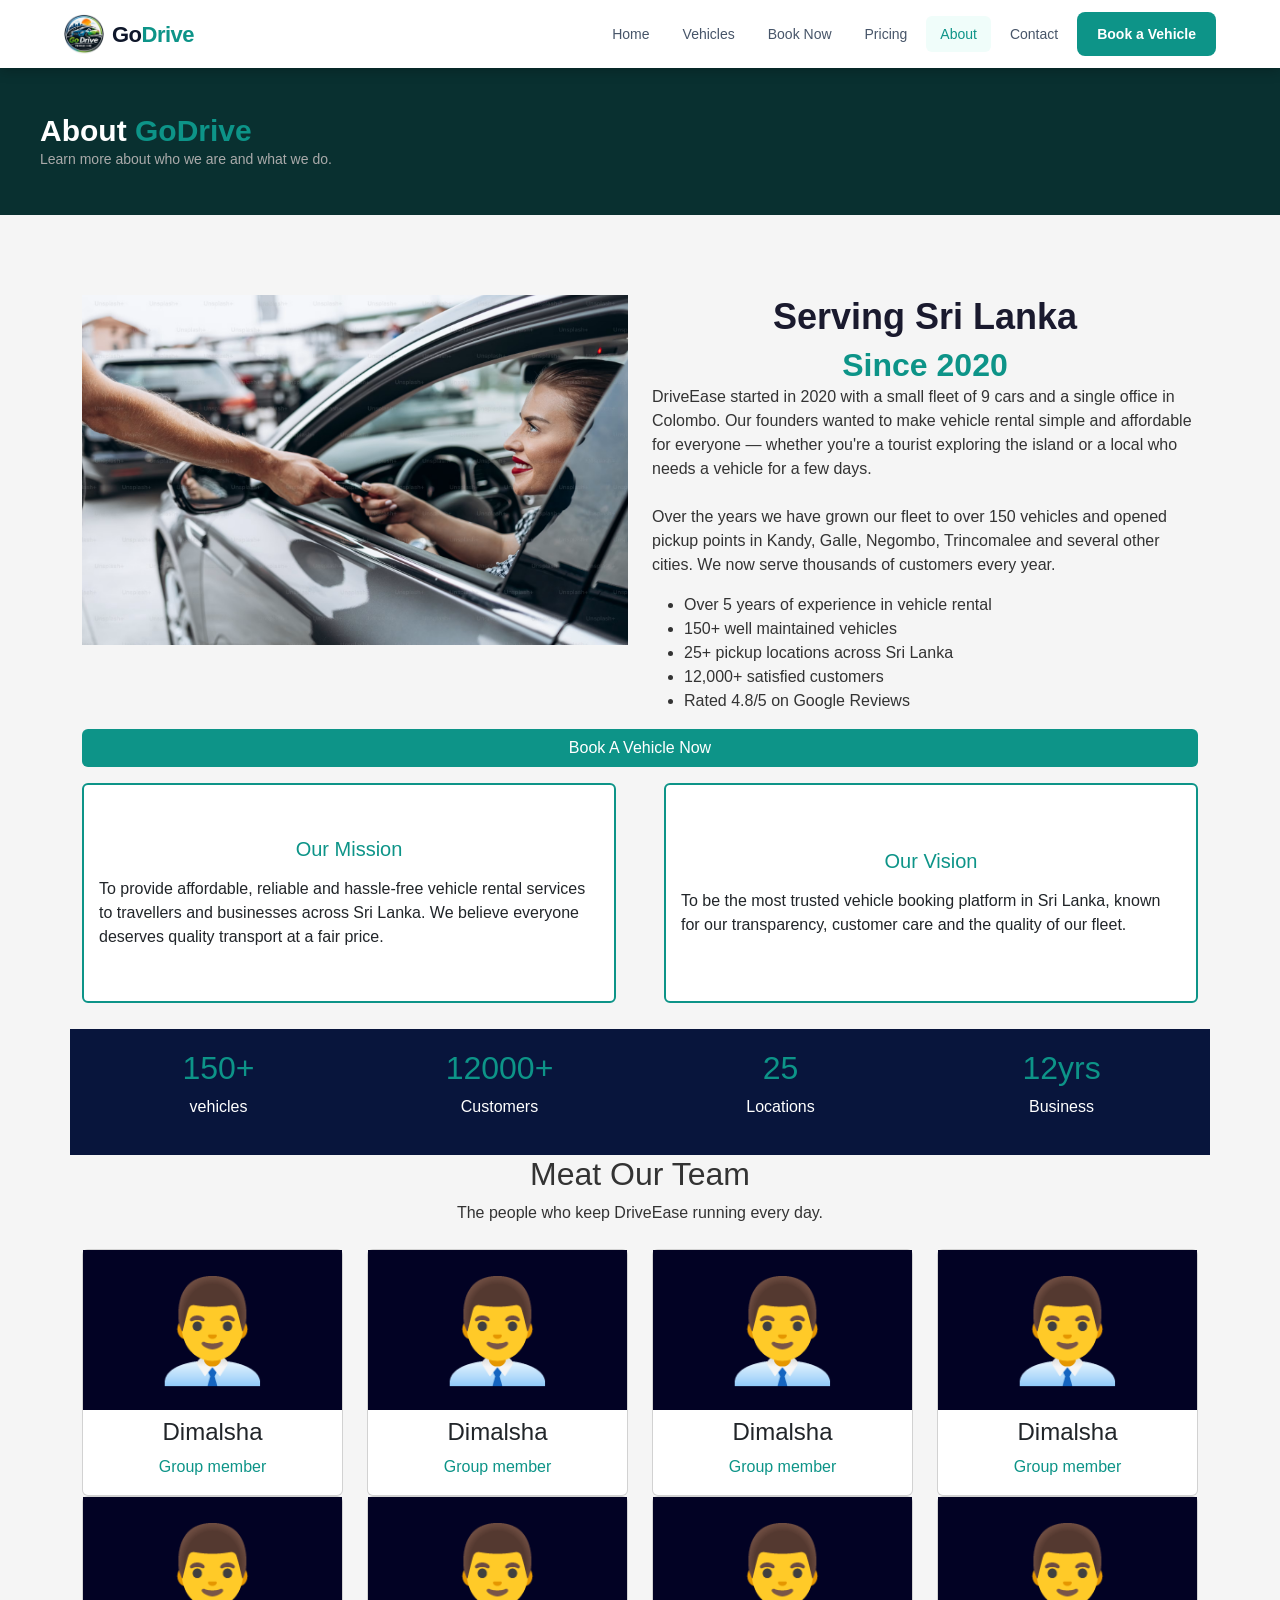
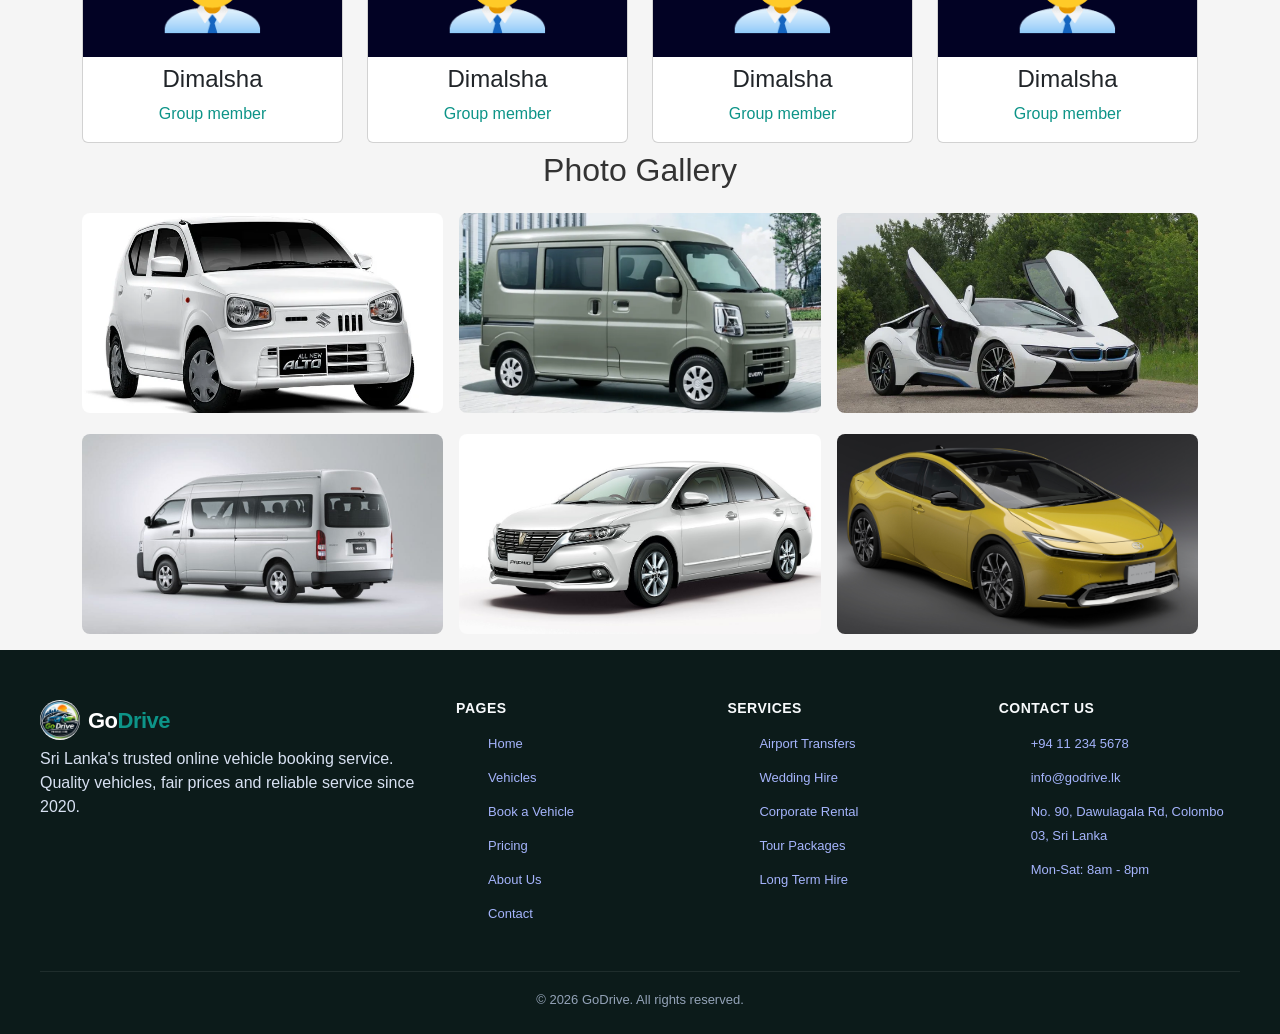
==== commit c5be12e2: "final v6.0" ====
--- a/about.html
+++ b/about.html
@@ -6,8 +6,6 @@
     <link rel="stylesheet" href="https://cdn.jsdelivr.net/npm/bootstrap@5.3.3/dist/css/bootstrap.min.css">
     <link rel="stylesheet" href="css/style.css">
     <link rel="stylesheet" href="css/about.css">
-    
-
     <title>about</title>
 </head>
 <body>
@@ -99,12 +97,12 @@
         </div>
     </div>
 
-    <div class="container py-3">
+    <div class="container py-3 about-mission-section">
         <div class="row g-5 justify-content-center">
-            <div class="col-6">
-                <div class="card h-100" style="border:2px solid  #0d9488">
+            <div class="col-12 col-md-6">
+                <div class="card h-100 about-card">
                     <div class="card-body">
-                        <h5 class="card-title" style="text-align: center; color: #0d9488">Our Mission</h5>
+                        <h5 class="card-title about-card-title">Our Mission</h5>
                         <p class="card-text">
                             To provide affordable, reliable and hassle-free 
                             vehicle rental services to travellers and businesses 
@@ -114,10 +112,10 @@
                     </div>
                 </div>
             </div>
-            <div class="col-6">
-                <div class="card h-100" style="border:2px solid  #0d9488">
+            <div class="col-12 col-md-6">
+                <div class="card h-100 about-card">
                     <div class="card-body">
-                        <h5 class="card-title" style="text-align: center; color: #0d9488">Our Vision</h5>
+                        <h5 class="card-title about-card-title">Our Vision</h5>
                         <p class="card-text">
                             To be the most trusted vehicle booking platform 
                             in Sri Lanka, known for our transparency, customer 
--- a/css/about.css
+++ b/css/about.css
@@ -92,5 +92,36 @@
     font-size: 14px;
 }
 
+.about-mission-section .about-card {
+    border: 2px solid #0d9488;
+    min-height: 220px;
+}
+
+.about-mission-section .about-card-body,
+.about-mission-section .card-body {
+    display: flex;
+    flex-direction: column;
+    justify-content: center;
+}
+
+.about-card-title {
+    text-align: center;
+    color: #0d9488;
+    margin-bottom: 1rem;
+}
+
+@media (max-width: 768px) {
+    .about-mission-section .row {
+        gap: 1rem;
+    }
+    .about-mission-section .col-md-6 {
+        max-width: 100%;
+        flex: 0 0 100%;
+    }
+    #AboutImage {
+        height: auto;
+    }
+}
 
 
+
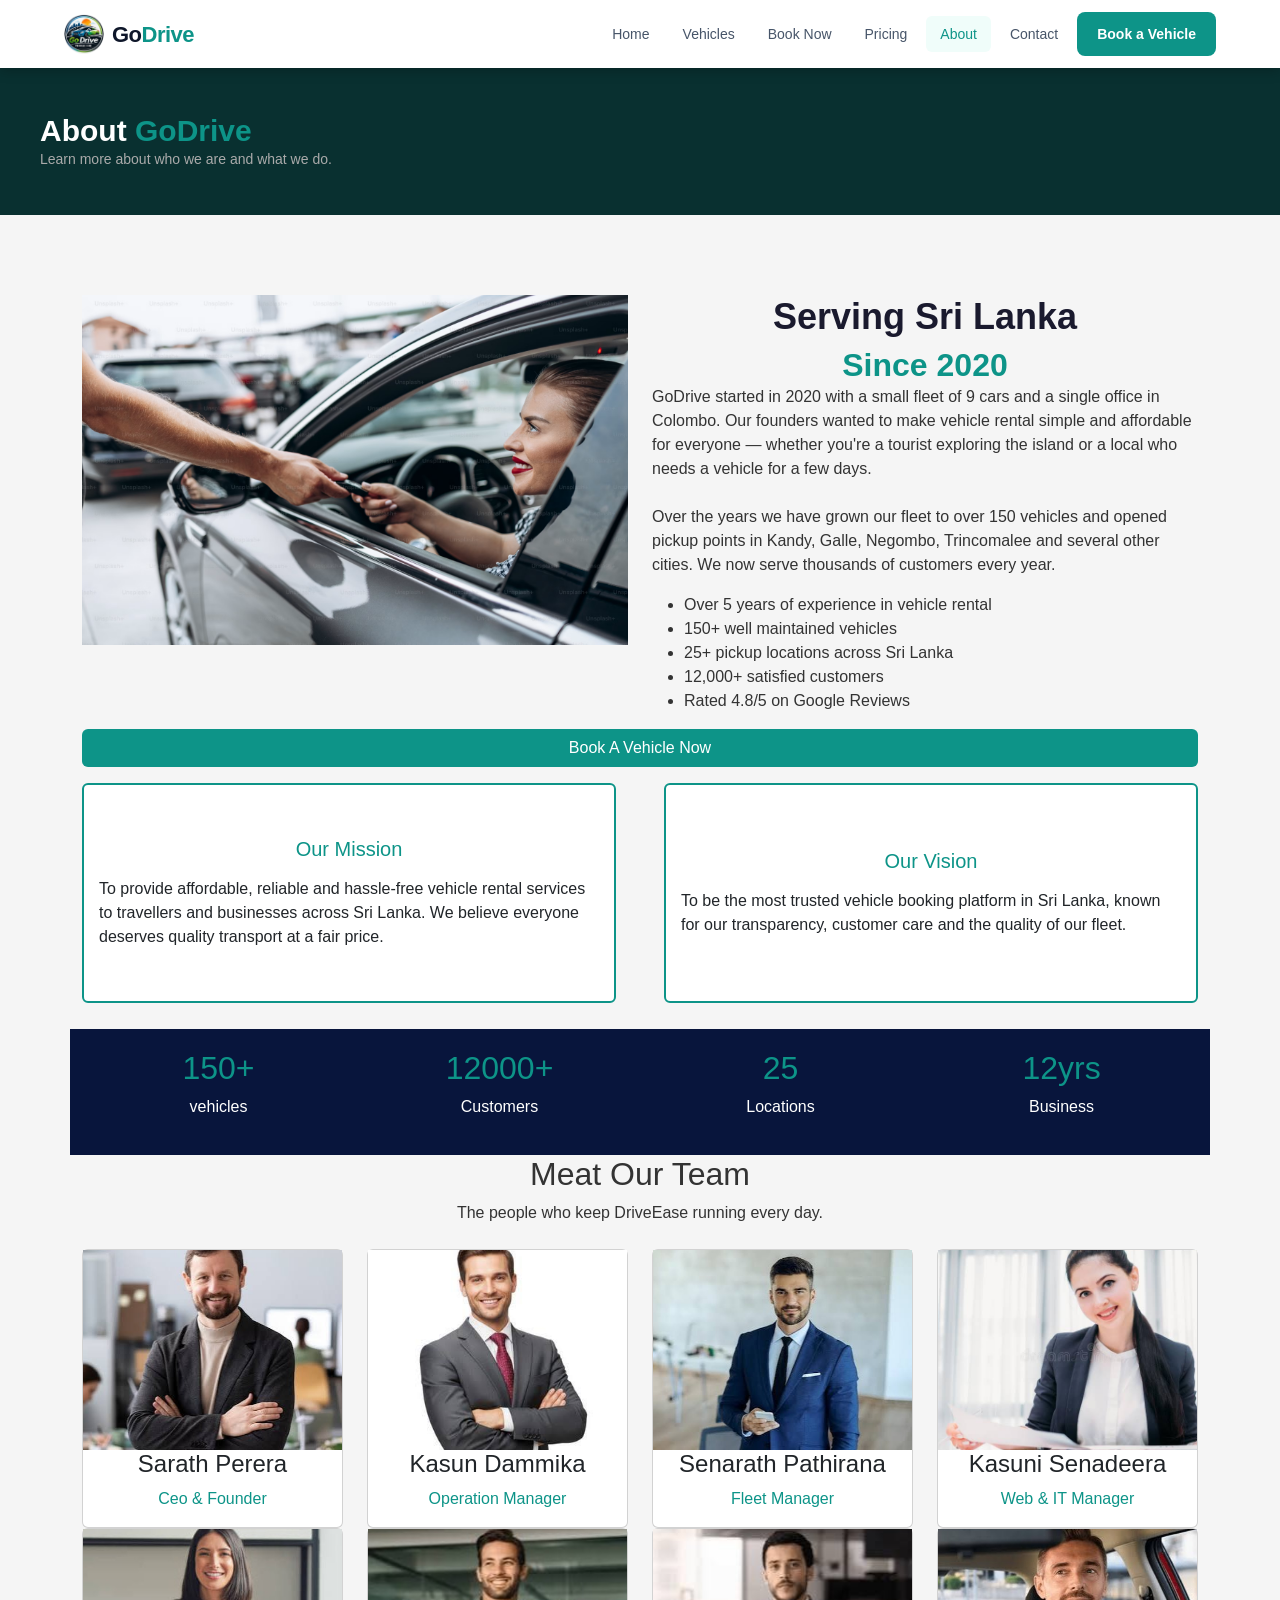
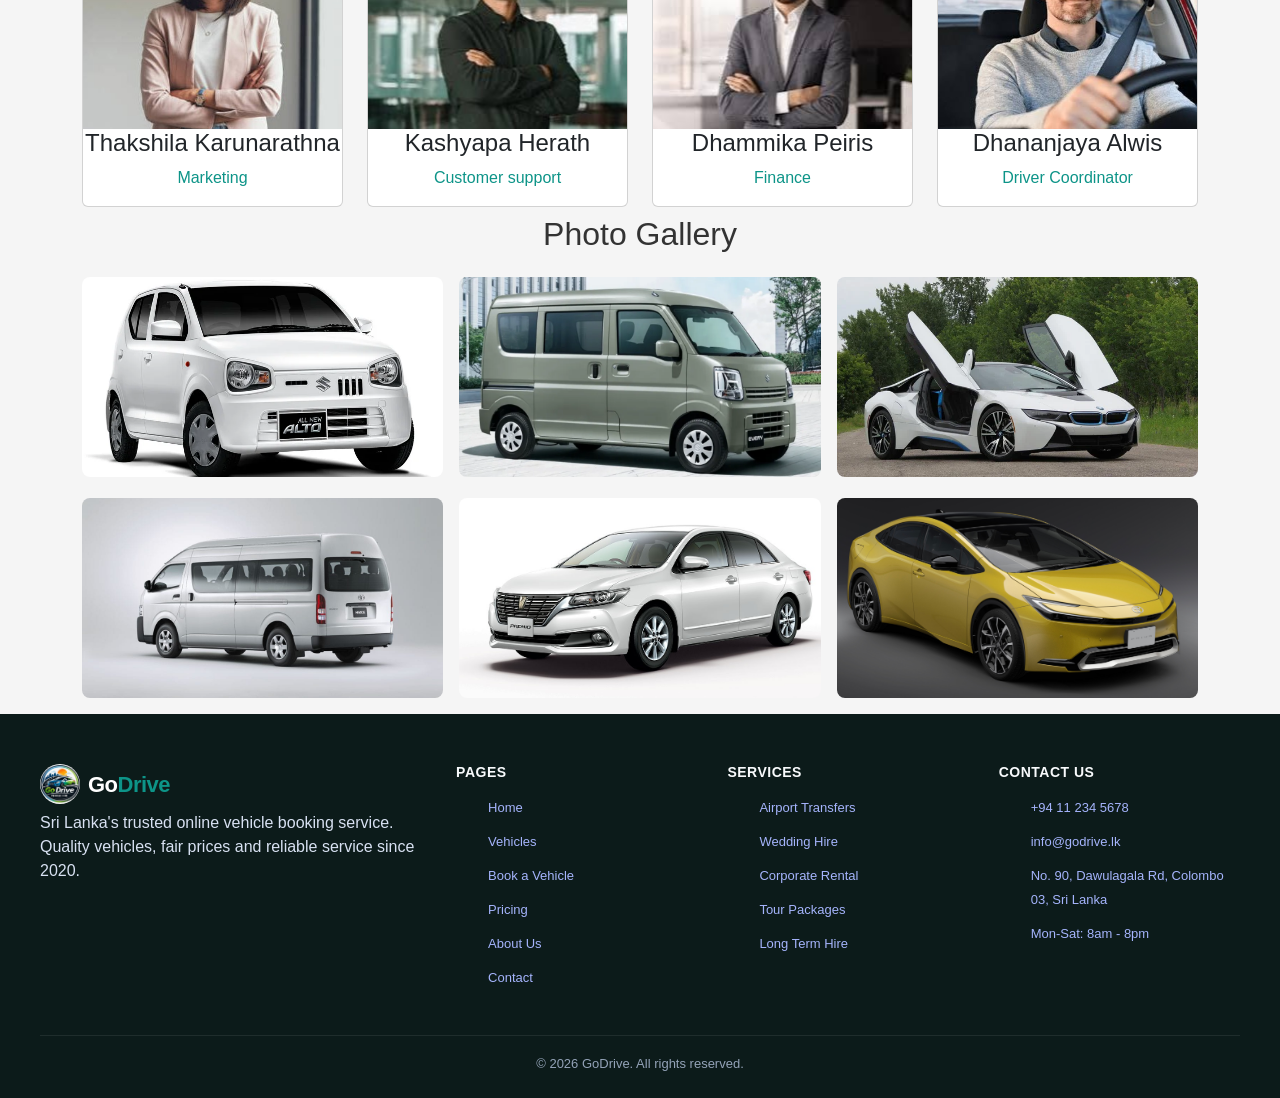
==== commit b66528a7: "final v.0" ====
--- a/about.html
+++ b/about.html
@@ -74,7 +74,7 @@
                 <h2 id="aboutH1"><b>Serving Sri Lanka</b></h2>
                 <h2 class="text-center " id="sinceH2" style="color: #0d9488;"><b>Since 2020</b></h2>
                 <p style="text-align: left;"> 
-                    DriveEase started in 2020 with a small fleet of 9 cars and a single office in Colombo. 
+                    GoDrive started in 2020 with a small fleet of 9 cars and a single office in Colombo. 
                     Our founders wanted to make vehicle rental simple and affordable for everyone — whether 
                     you're a tourist exploring the island or a local who needs a vehicle for a few days.<br><br>
                     Over the years we have grown our fleet to over 150 vehicles and opened pickup points
@@ -157,31 +157,35 @@
     <div class="container py-2 justify-content-center">
         <div class="row">
             <div class="col-md-3">
-                <div class="card"">
-                    <h1 style="background-color: rgb(2, 2, 36); text-align: center; padding:20px 0 20px 0; font-size: 100px;">👨‍💼</h1>
-                    <h4 style="text-align: center">Dimalsha</h4>
-                    <p style="text-align: center; color: #0d9488;">Group member</p>
-                </div>
-            </div>
-            <div class="col-md-3">
-                <div class="card"">
-                    <h1 style="background-color: rgb(2, 2, 36); text-align: center; padding:20px 0 20px 0; font-size: 100px;">👨‍💼</h1>
-                    <h4 style="text-align: center">Dimalsha</h4>
-                    <p style="text-align: center; color: #0d9488;">Group member</p>
-                </div>
-            </div>
-            <div class="col-md-3">
-                <div class="card"">
-                    <h1 style="background-color: rgb(2, 2, 36); text-align: center; padding:20px 0 20px 0; font-size: 100px;">👨‍💼</h1>
-                    <h4 style="text-align: center">Dimalsha</h4>
-                    <p style="text-align: center;color: #0d9488;">Group member</p>
-                </div>
-            </div>
-            <div class="col-md-3">
-                <div class="card"">
-                    <h1 style="background-color: rgb(2, 2, 36); text-align: center; padding:20px 0 20px 0; font-size: 100px;">👨‍💼</h1>
-                    <h4 style="text-align: center">Dimalsha</h4>
-                    <p style="text-align: center;color: #0d9488;">Group member</p>
+                <div class="card">
+                    <img src="images/team/01.jpg" alt="">
+                    
+                    <h4 style="text-align: center">Sarath Perera</h4>
+                    <p style="text-align: center; color: #0d9488;">Ceo & Founder</p>
+                </div>
+            </div>
+            <div class="col-md-3">
+                <div class="card">
+                    <img src="images/team/02.jpg" alt="">
+                    
+                    <h4 style="text-align: center">Kasun Dammika</h4>
+                    <p style="text-align: center; color: #0d9488;">Operation Manager</p>
+                </div>
+            </div>
+            <div class="col-md-3">
+                <div class="card">
+                    <img src="images/team/03.jpg" alt="">
+                    
+                    <h4 style="text-align: center">Senarath Pathirana</h4>
+                    <p style="text-align: center;color: #0d9488;">Fleet Manager</p>
+                </div>
+            </div>
+            <div class="col-md-3">
+                <div class="card">
+                    <img src="images/team/04.jpg" alt="">
+                    
+                    <h4 style="text-align: center">Kasuni Senadeera</h4>
+                    <p style="text-align: center;color: #0d9488;">Web & IT Manager</p>
                 </div>
             </div>
 
@@ -189,31 +193,35 @@
         </div>
         <div class="row">
             <div class="col-md-3">
-                <div class="card"">
-                    <h1 style="background-color: rgb(2, 2, 36); text-align: center; padding:20px 0 20px 0; font-size: 100px;">👨‍💼</h1>
-                    <h4 style="text-align: center">Dimalsha</h4>
-                    <p style="text-align: center;color: #0d9488;">Group member</p>
-                </div>
-            </div>
-            <div class="col-md-3">
-                <div class="card"">
-                    <h1 style="background-color: rgb(2, 2, 36); text-align: center; padding:20px 0 20px 0; font-size: 100px;">👨‍💼</h1>
-                    <h4 style="text-align: center">Dimalsha</h4>
-                    <p style="text-align: center;color: #0d9488;">Group member</p>
-                </div>
-            </div>
-            <div class="col-md-3">
-                <div class="card"">
-                    <h1 style="background-color: rgb(2, 2, 36); text-align: center; padding:20px 0 20px 0; font-size: 100px;">👨‍💼</h1>
-                    <h4 style="text-align: center">Dimalsha</h4>
-                    <p style="text-align: center;color: #0d9488">Group member</p>
-                </div>
-            </div>
-            <div class="col-md-3">
-                <div class="card"">
-                    <h1 style="background-color: rgb(2, 2, 36); text-align: center; padding:20px 0 20px 0; font-size: 100px;">👨‍💼</h1>
-                    <h4 style="text-align: center">Dimalsha</h4>
-                    <p style="text-align: center;color: #0d9488;">Group member</p>
+                <div class="card">
+                    <img src="images/team/05.jpg" alt="">
+                    
+                    <h4 style="text-align: center">Thakshila Karunarathna</h4>
+                    <p style="text-align: center;color: #0d9488;">Marketing</p>
+                </div>
+            </div>
+            <div class="col-md-3">
+                <div class="card">
+                    <img src="images/team/06.jpg" alt="">
+                    
+                    <h4 style="text-align: center">Kashyapa Herath</h4>
+                    <p style="text-align: center;color: #0d9488;">Customer support</p>
+                </div>
+            </div>
+            <div class="col-md-3">
+                <div class="card">
+                    <img src="images/team/07.jpg" alt="">
+                    
+                    <h4 style="text-align: center">Dhammika Peiris</h4>
+                    <p style="text-align: center;color: #0d9488">Finance</p>
+                </div>
+            </div>
+            <div class="col-md-3">
+                <div class="card">
+                    <img src="images/team/08.jpg" alt="">
+                    
+                    <h4 style="text-align: center">Dhananjaya Alwis</h4>
+                    <p style="text-align: center;color: #0d9488;">Driver Coordinator</p>
                 </div>
             </div>
             
--- a/css/about.css
+++ b/css/about.css
@@ -123,5 +123,26 @@
     }
 }
 
+/* Make team images (those under images/team/) responsive inside cards only */
+.card img[src*="images/team"] {
+    width: 100%;
+    height: 200px; /* fixed thumbnail height for consistent cards */
+    max-height: 220px;
+    display: block;
+    object-fit: cover;
+}
+
+@media (max-width: 768px) {
+    .card img[src*="images/team"] {
+        height: 160px;
+    }
+}
+
+@media (max-width: 480px) {
+    .card img[src*="images/team"] {
+        height: 140px;
+    }
+}
 
 
+
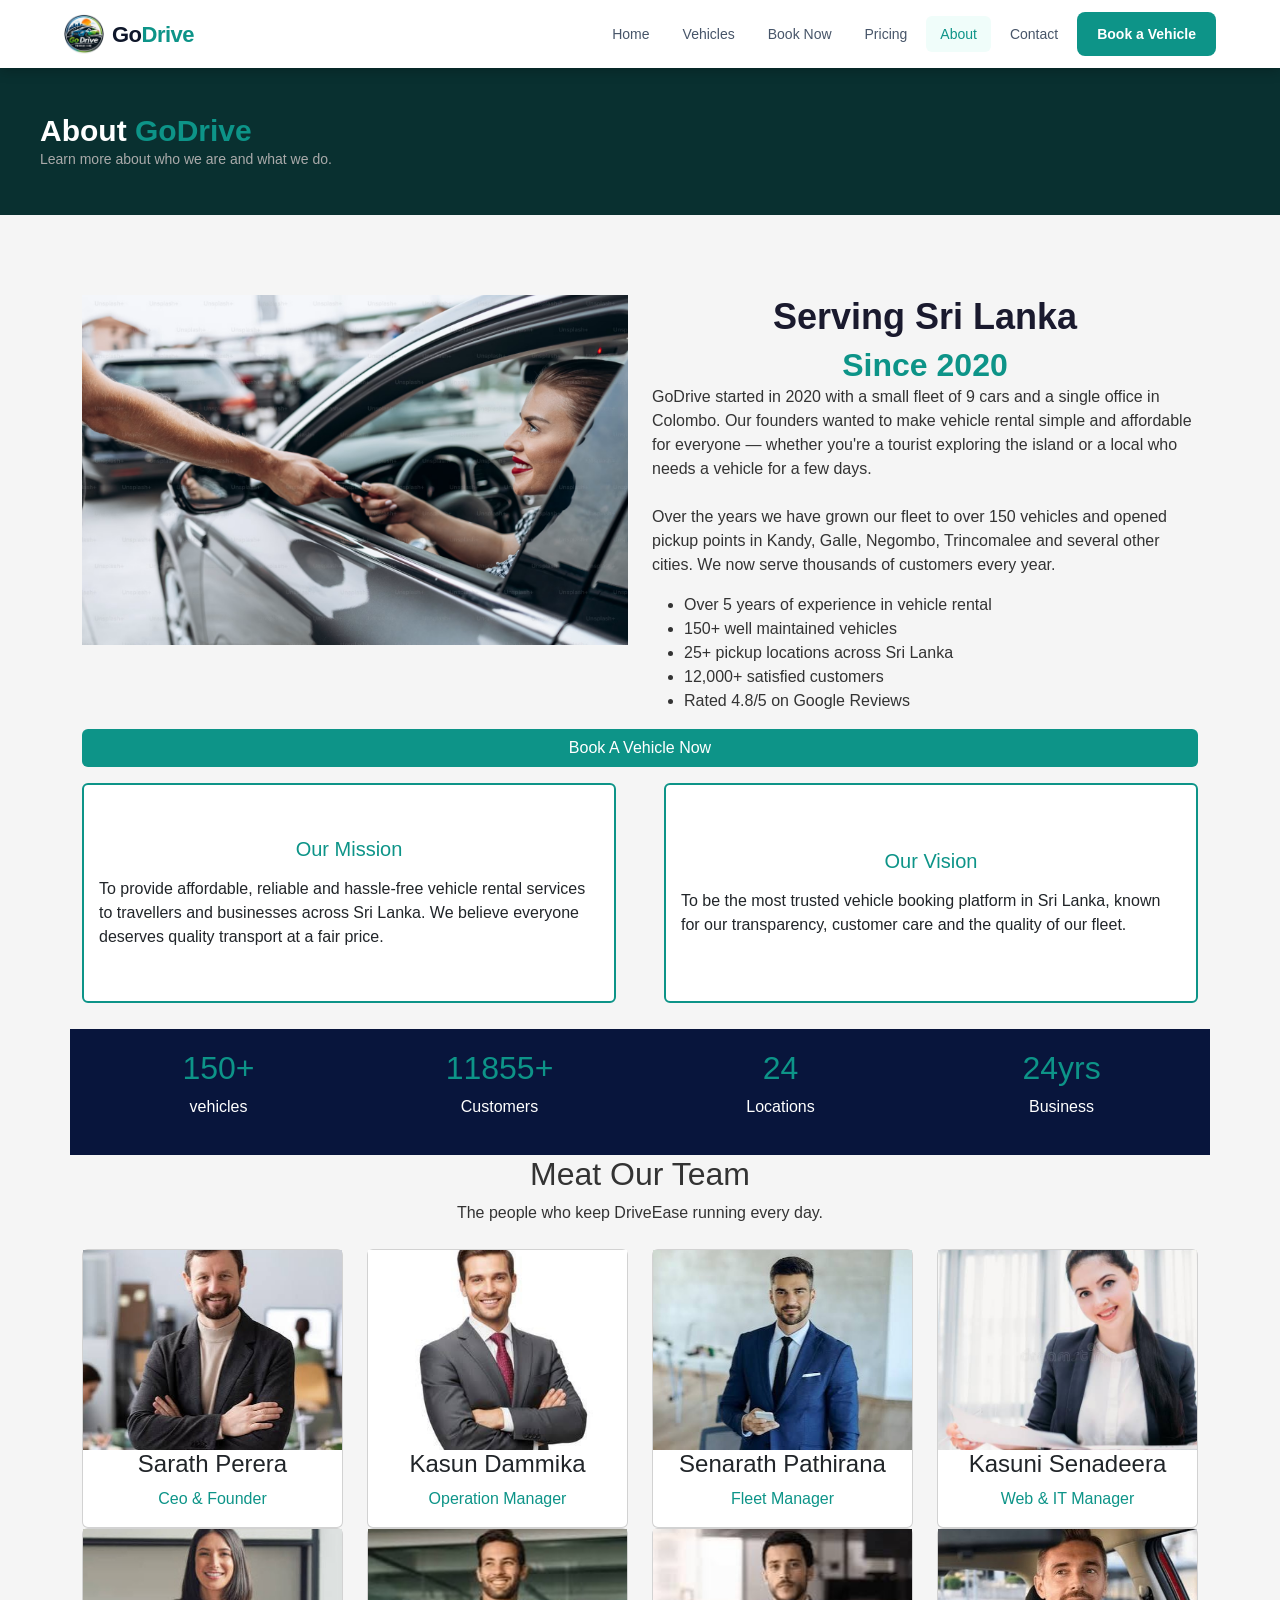
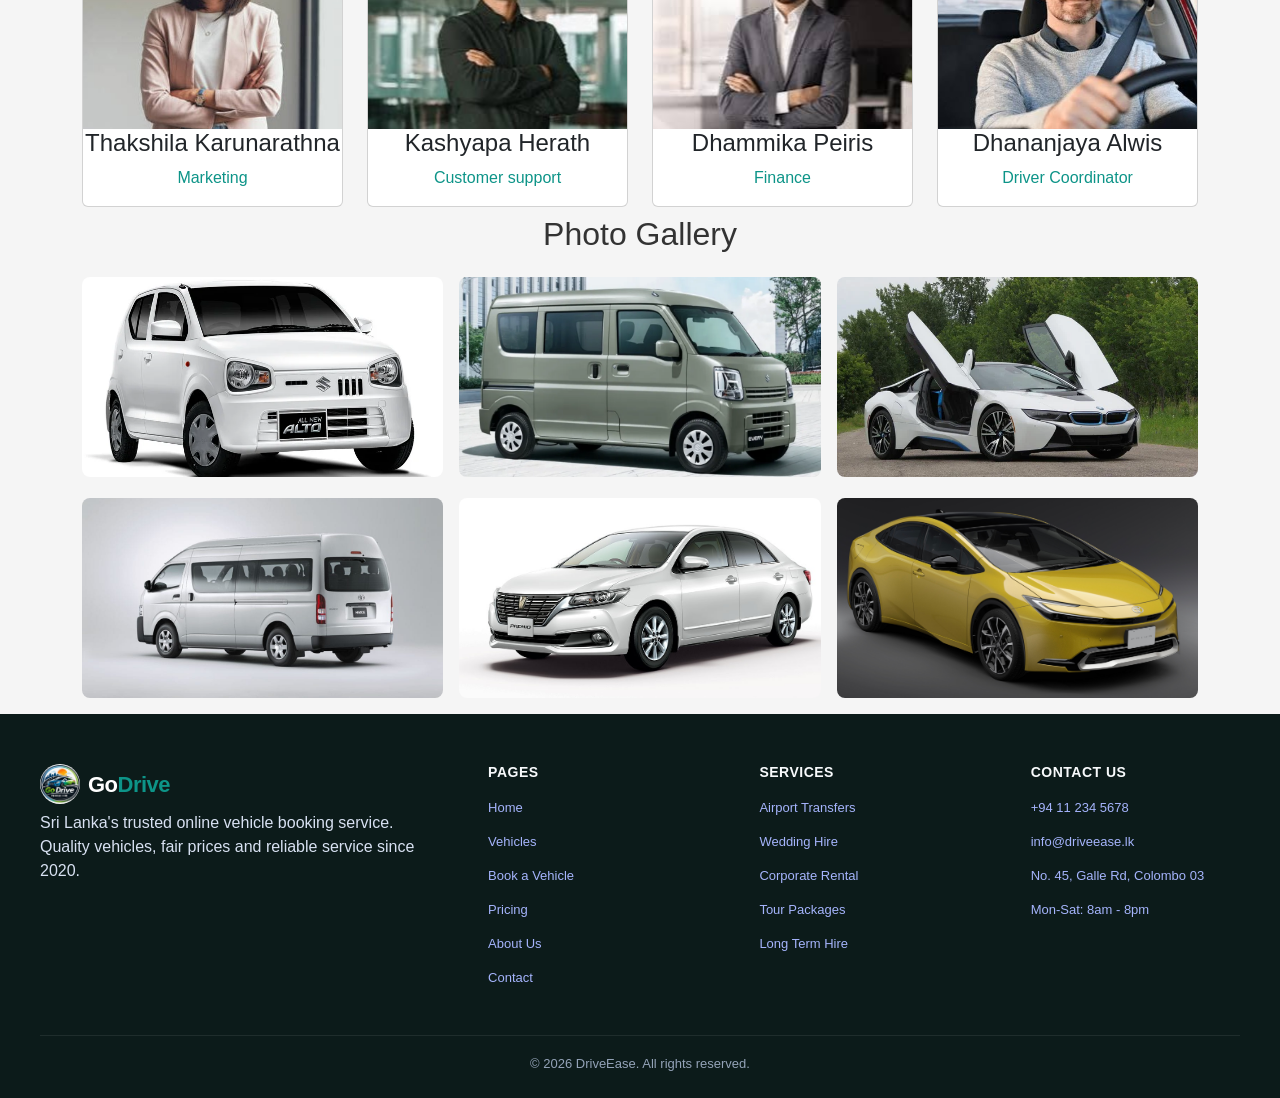
==== commit 0931d4bc: "final v9.0" ====
--- a/about.html
+++ b/about.html
@@ -131,22 +131,24 @@
     <div class="container justify-content-center" style="background-color: rgb(8, 21, 60);color:white; padding:20px;margin-top:10px;">
         <div class="row">
             <div class="col-sm-3 text-center">
-                <h2 style="color: #0d9488">150+</h2>
+                <h2 style="color:#0d9488"><span id="NoOfVehicle">150</span>+</h2>
                 <p>vehicles</p>
             </div>
             <div class="col-sm-3 text-center">
-                <h2 style="color: #0d9488">12000+</h2>
+                <h2 style="color:#0d9488"><span id="cutom">12000</span>+</h2>
                 <p>Customers</p>
             </div>
             <div class="col-sm-3 text-center">
-                <h2 style="color: #0d9488">25</h2>
+                <h2 style="color:#0d9488" id="location">25</h2>
                 <p>Locations</p>
             </div>
             <div class="col-sm-3 text-center">
-                <h2 style="color: #0d9488">12yrs</h2>
+                <h2 style="color:#0d9488"><span id="yrs">12</span>yrs</h2>
                 <p>Business</p>
             </div>
         </div>
+
+    </div>
 
     </div>
     <!-- team section -->
@@ -301,8 +303,9 @@
                 <p>Sri Lanka's trusted online vehicle booking service. Quality vehicles, fair prices and reliable service since 2020.</p>
             </div>
             <div class="footer-col">
-                <h4>Pages</h4>
+                
                 <ul>
+                    <li><h4>Pages</h4></li>
                     <li><a href="index.html">Home</a></li>
                     <li><a href="vehicle.html">Vehicles</a></li>
                     <li><a href="booking.html">Book a Vehicle</a></li>
@@ -312,8 +315,8 @@
                 </ul>
             </div>
             <div class="footer-col">
-                <h4>Services</h4>
                 <ul>
+                    <li><h4>Services</h4></li>
                     <li><a href="#">Airport Transfers</a></li>
                     <li><a href="#">Wedding Hire</a></li>
                     <li><a href="#">Corporate Rental</a></li>
@@ -322,17 +325,17 @@
                 </ul>
             </div>
             <div class="footer-col">
-                <h4>Contact Us</h4>
                 <ul>
+                    <li><h4>Contact Us</h4></li>
                     <li><a href="tel:+94112345678">+94 11 234 5678</a></li>
-                    <li><a href="mailto:info@driveease.lk">info@godrive.lk</a></li>
-                    <li><a href="#">No. 90, Dawulagala Rd, Colombo 03, Sri Lanka</a></li>
+                    <li><a href="mailto:info@driveease.lk">info@driveease.lk</a></li>
+                    <li><a href="#">No. 45, Galle Rd, Colombo 03</a></li>
                     <li><a href="#">Mon-Sat: 8am - 8pm</a></li>
                 </ul>
             </div>
         </div>
         <div class="footer-bottom">
-            <span>© 2026 GoDrive. All rights reserved.</span>
+            <span>© 2026 DriveEase. All rights reserved.</span>
         </div>
     </footer>
 
